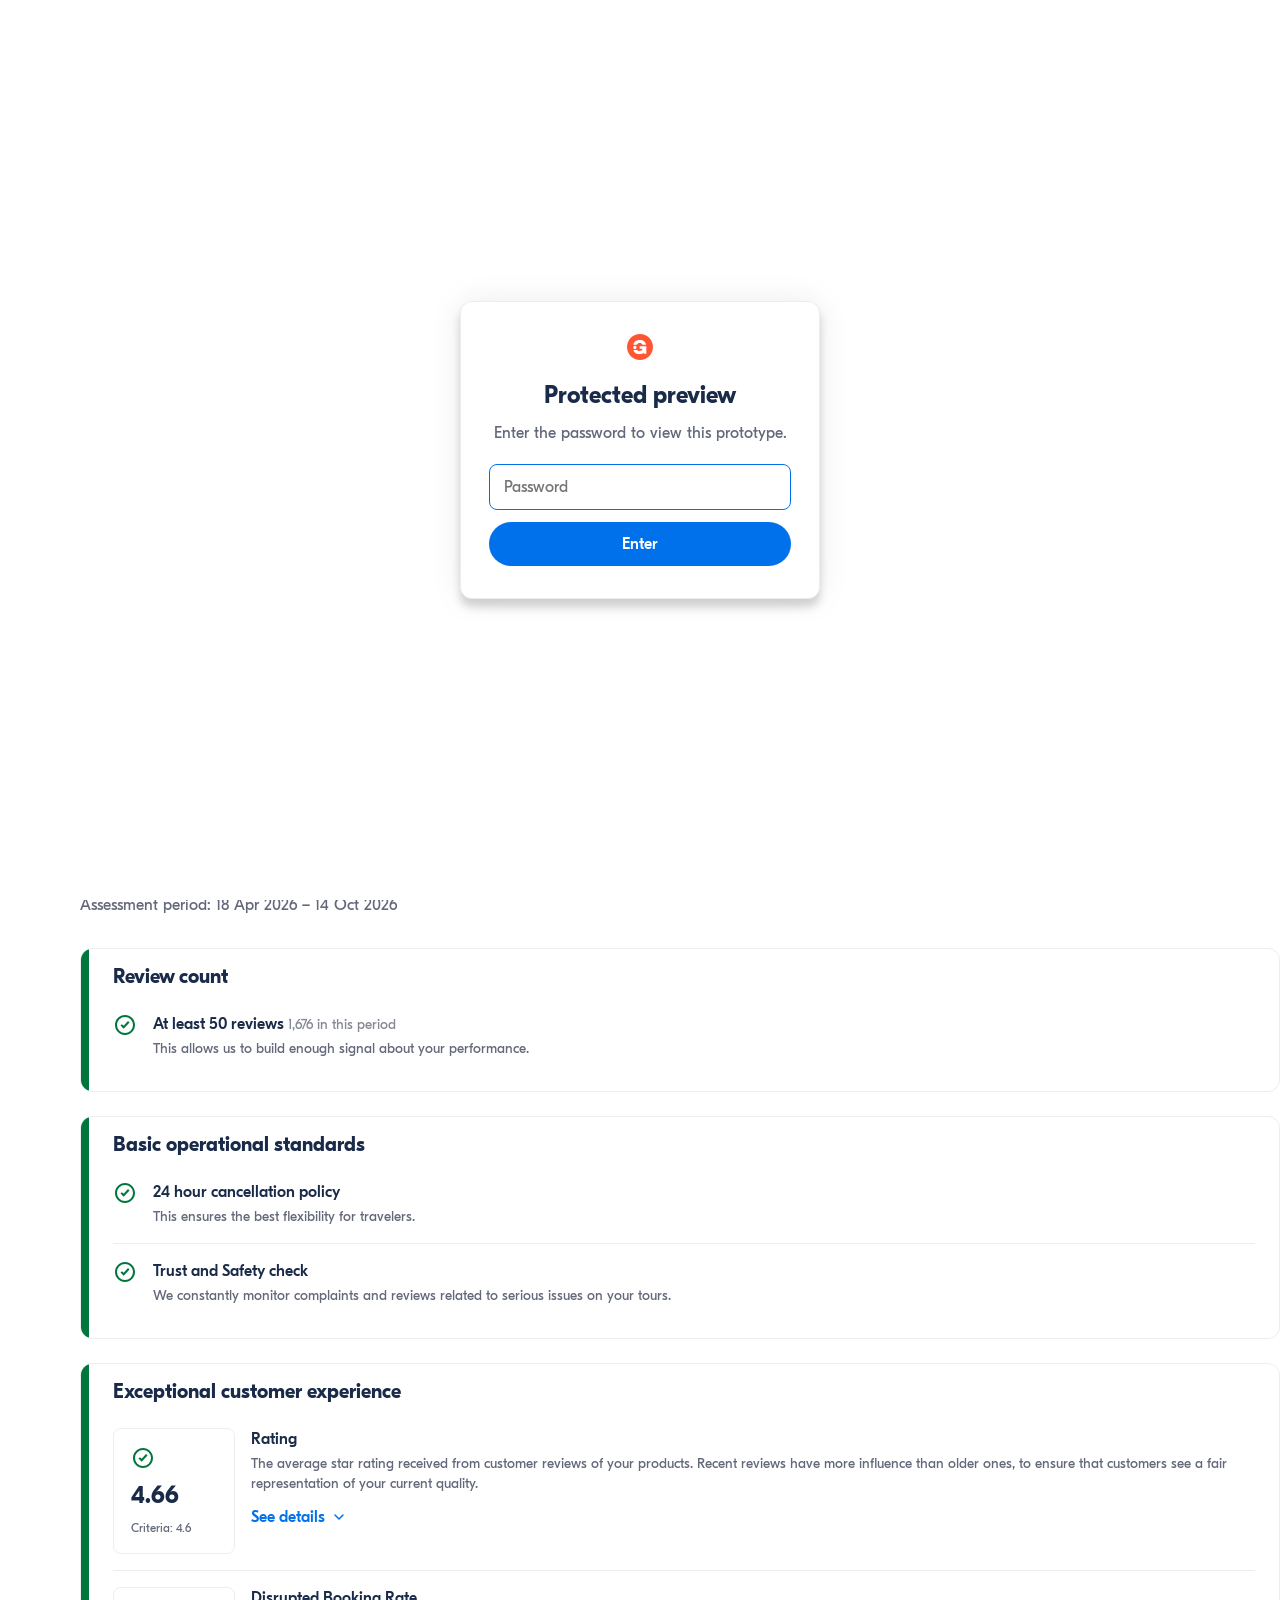
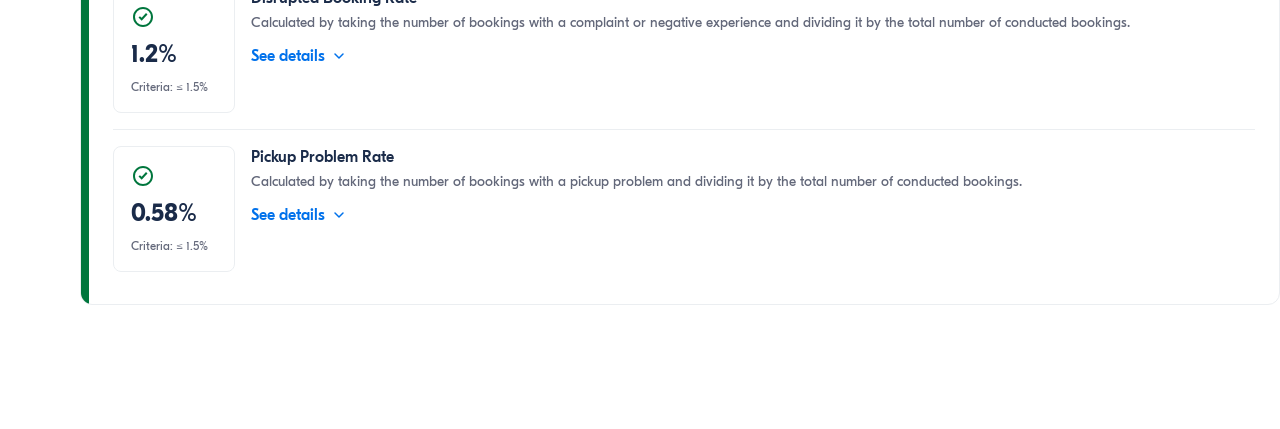
==== index.html @ e9b3b8e9 "Add Top Choice criteria page" ====
<!DOCTYPE html>
<html lang="en">
<head>
  <meta charset="UTF-8">
  <meta name="viewport" content="width=device-width, initial-scale=1.0">
  <title>Top Choice — Supplier Portal concept</title>
  <link rel="stylesheet" href="css/tokens.css">
  <link rel="stylesheet" href="css/styles.css">
  <link rel="stylesheet" href="css/criteria.css">
  <link rel="stylesheet" href="css/defect-cards.css">
  <!-- Skip the password gate if already unlocked this session (avoids flash) -->
  <script>try{if(sessionStorage.getItem('sxp-auth')==='1')document.documentElement.className+=' authed';}catch(e){}</script>
</head>
<body>

  <!-- ===================== PASSWORD GATE (cosmetic — see js/auth-gate.js) ===================== -->
  <div id="auth-gate" class="auth-gate">
    <form class="auth-gate__card" id="auth-form">
      <img src="assets/logo-gyg.svg" alt="GetYourGuide" class="auth-gate__logo">
      <h1 class="auth-gate__title">Protected preview</h1>
      <p class="auth-gate__desc">Enter the password to view this prototype.</p>
      <input type="password" id="auth-input" class="auth-gate__input" placeholder="Password" autocomplete="current-password" aria-label="Password">
      <button type="submit" class="auth-gate__btn">Enter</button>
      <p class="auth-gate__error hidden" id="auth-error">Incorrect password. Try again.</p>
    </form>
  </div>

  <!-- ===================== TOP NAV ===================== -->
  <header class="topnav">
    <div style="display:flex;align-items:center;gap:24px;">
      <img src="assets/logo-gyg.svg" alt="GetYourGuide" class="topnav__logo">
    </div>
    <div class="topnav__user">
      <div class="topnav__avatar"></div>
      <div class="topnav__user-info">
        <span class="topnav__name">Marie</span>
        <span class="topnav__company">BusTravel Iceland</span>
      </div>
      <svg class="topnav__chevron" width="16" height="16" viewBox="0 0 16 16" fill="none">
        <path d="M4 6l4 4 4-4" stroke="#858995" stroke-width="1.5" stroke-linecap="round" stroke-linejoin="round"/>
      </svg>
    </div>
  </header>

  <!-- ===================== SIDEBAR ===================== -->
  <aside class="sidebar">
    <button class="sidebar__item" aria-label="Products">
      <svg width="16" height="16" viewBox="0 0 16 16" fill="none">
        <path d="M2 2h5v5H2zM9 2h5v5H9zM2 9h5v5H2zM9 9h5v5H9z" stroke="currentColor" stroke-width="1.3" stroke-linejoin="round"/>
      </svg>
    </button>
    <button class="sidebar__item" aria-label="Create">
      <svg width="16" height="16" viewBox="0 0 16 16" fill="none">
        <rect x="2" y="2" width="12" height="12" rx="1.5" stroke="currentColor" stroke-width="1.3"/>
        <path d="M8 5v6M5 8h6" stroke="currentColor" stroke-width="1.3" stroke-linecap="round"/>
      </svg>
    </button>
    <button class="sidebar__item" aria-label="Manage">
      <svg width="16" height="16" viewBox="0 0 16 16" fill="none">
        <path d="M2 4h12M2 8h12M2 12h12" stroke="currentColor" stroke-width="1.3" stroke-linecap="round"/>
      </svg>
    </button>
    <button class="sidebar__item" aria-label="Bookings">
      <svg width="16" height="16" viewBox="0 0 16 16" fill="none">
        <rect x="2" y="3" width="12" height="11" rx="1.5" stroke="currentColor" stroke-width="1.3"/>
        <path d="M5 2v2M11 2v2M2 7h12" stroke="currentColor" stroke-width="1.3" stroke-linecap="round"/>
      </svg>
    </button>
    <button class="sidebar__item sidebar__item--active" aria-label="Performance">
      <svg width="16" height="16" viewBox="0 0 16 16" fill="none">
        <rect x="2" y="9" width="3" height="5" rx="1" fill="currentColor"/>
        <rect x="6.5" y="6" width="3" height="8" rx="1" fill="currentColor"/>
        <rect x="11" y="3" width="3" height="11" rx="1" fill="currentColor"/>
        <circle cx="13" cy="2.5" r="1.5" stroke="currentColor" stroke-width="1.1"/>
        <path d="M3.5 8.5l3.5-3 3 1.5" stroke="currentColor" stroke-width="1.1" stroke-linecap="round" stroke-linejoin="round"/>
      </svg>
    </button>
    <button class="sidebar__item" aria-label="Finance">
      <svg width="16" height="16" viewBox="0 0 16 16" fill="none">
        <path d="M8 2v12M5 5.5C5 4.12 6.34 3 8 3s3 1.12 3 2.5c0 1.37-1.34 2.5-3 2.5s-3 1.13-3 2.5C5 11.88 6.34 13 8 13s3-1.12 3-2.5" stroke="currentColor" stroke-width="1.3" stroke-linecap="round"/>
      </svg>
    </button>
    <div class="sidebar__spacer"></div>
    <button class="sidebar__item" aria-label="Settings">
      <svg width="16" height="16" viewBox="0 0 16 16" fill="none">
        <path d="M8 10a2 2 0 100-4 2 2 0 000 4z" stroke="currentColor" stroke-width="1.3"/>
        <path d="M13.2 6.4l-.8-1.3-1.5.5a4.6 4.6 0 00-1-.6L9.6 3.5h-1.6L7.7 5a4.6 4.6 0 00-1 .6l-1.5-.5-.8 1.3 1.1 1a5 5 0 000 1.2l-1.1 1 .8 1.3 1.5-.5c.3.23.64.43 1 .6l.3 1.5h1.6l.3-1.5c.36-.17.7-.37 1-.6l1.5.5.8-1.3-1.1-1a5 5 0 000-1.2l1.1-1z" stroke="currentColor" stroke-width="1.3" stroke-linejoin="round"/>
      </svg>
    </button>
  </aside>

  <!-- ===================== MAIN CONTENT ===================== -->
  <main class="page-main">
    <div class="page-inner">

      <a href="#" class="back-link">
        <svg width="24" height="24" viewBox="0 0 24 24" fill="none">
          <path d="M19 12H5M12 5l-7 7 7 7" stroke="currentColor" stroke-width="1.5" stroke-linecap="round" stroke-linejoin="round"/>
        </svg>
        Back to Performance
      </a>

      <h1 class="page-title" id="activity-title">&nbsp;</h1>

      <nav class="perf-tabs" role="tablist">
        <button class="perf-tab" role="tab" aria-selected="false">Performance overview</button>
        <button class="perf-tab perf-tab--active" role="tab" aria-selected="true">Top Choice</button>
        <button class="perf-tab" role="tab" aria-selected="false">Competitor report</button>
      </nav>

      <!-- ===================== PROMO HEADER ===================== -->
      <section class="tc-promo">
        <h2 class="tc-promo__title">Become a &lsquo;Top Choice&rsquo; on GetYourGuide</h2>
        <!-- TODO(copy): the design says "top 10% of activities". The criteria
             deck puts it at 1.4% of online activities (26% of those with
             enough reviews). Also "Every 3 months we check" — the deck lists
             award cadence as an explicitly undecided question. -->
        <p class="tc-promo__desc">The Top Choice badge celebrates activities on our marketplace that consistently deliver a quality experience for customers. We check regularly whether your activity has met the requirements to be awarded the badge.</p>

        <div class="tc-promo__cards">
          <div class="tc-promo__card">
            <span class="tc-promo__icon">
              <svg width="24" height="24" viewBox="0 0 24 24" fill="currentColor" aria-hidden="true"><path d="m16.5 9.5-5.8 6.2L7.5 12.6l1.45-1.37 1.7 1.6L15 8.1z"/><path fill-rule="evenodd" d="M12 2c5.523 0 10 4.477 10 10s-4.477 10-10 10S2 17.523 2 12 6.477 2 12 2m0 2a8 8 0 1 0 0 16 8 8 0 0 0 0-16" clip-rule="evenodd"/></svg>
            </span>
            <p class="tc-promo__card-title">Get booked with confidence</p>
            <p class="tc-promo__card-desc">The badge puts your commitment to quality front and center for travelers</p>
          </div>
          <div class="tc-promo__card">
            <span class="tc-promo__icon">
              <svg width="24" height="24" viewBox="0 0 24 24" fill="currentColor" aria-hidden="true"><path fill-rule="evenodd" d="M10.5 2a8.5 8.5 0 0 1 6.78 13.63l4.55 4.54-1.42 1.42-4.54-4.55A8.5 8.5 0 1 1 10.5 2m0 2a6.5 6.5 0 1 0 0 13 6.5 6.5 0 0 0 0-13" clip-rule="evenodd"/></svg>
            </span>
            <p class="tc-promo__card-title">Be seen by more customers</p>
            <p class="tc-promo__card-desc">Show up higher in search results and get featured in our emails to travelers</p>
          </div>
          <div class="tc-promo__card">
            <span class="tc-promo__icon">
              <svg width="24" height="24" viewBox="0 0 24 24" fill="currentColor" aria-hidden="true"><path fill-rule="evenodd" d="M18 3v18l-9-4.5V21H5v-4.5H3V6h6zm-2 2.8L9.5 8.3v7.4L16 18.2zM7.5 8H5v6.5h2.5z" clip-rule="evenodd"/></svg>
            </span>
            <p class="tc-promo__card-title">Become the easy choice</p>
            <p class="tc-promo__card-desc">When listings look alike, this badge is what sets you apart from competitors</p>
          </div>
        </div>

        <button class="tc-promo__cta" type="button">
          Learn more
          <svg width="16" height="16" viewBox="0 0 16 16" fill="none" aria-hidden="true">
            <path d="M3 8h10M9 4l4 4-4 4" stroke="currentColor" stroke-width="1.5" stroke-linecap="round" stroke-linejoin="round"/>
          </svg>
        </button>
      </section>

      <!-- ===================== CRITERIA (rendered by js/criteria-render.js) ===================== -->
      <div id="criteria" class="tc-sections-wrap"></div>

      <div style="height:60px;"></div>

    </div><!-- /page-inner -->
  </main>

  <button class="help-btn" aria-label="Help">
    <svg width="18" height="18" viewBox="0 0 18 18" fill="none">
      <circle cx="9" cy="9" r="7.5" stroke="white" stroke-width="1.5"/>
      <path d="M7 7c0-1.1.9-2 2-2s2 .9 2 2c0 1.1-.9 1.7-1.5 2.2S9 10.2 9 11" stroke="white" stroke-width="1.5" stroke-linecap="round"/>
      <circle cx="9" cy="13.5" r=".75" fill="white"/>
    </svg>
    Help
  </button>

  <script src="js/interactions.js"></script>
  <script src="js/criteria-model.js"></script>
  <script src="js/criteria-render.js"></script>
  <script>
    // Swap the file here to render a different activity / failing state.
    fetch("data/activity-21293.json")
      .then((r) => r.json())
      .then((activity) => {
        const model = TopChoice.build(activity);
        document.getElementById("activity-title").textContent = model.activityTitle;
        document.title = model.activityTitle + " — Top Choice";
        TopChoiceRender.render("#criteria", model);
      })
      .catch((err) => {
        document.getElementById("criteria").innerHTML =
          '<p class="section-desc">Could not load activity data: ' + err.message + "</p>";
      });
  </script>
  <script src="js/auth-gate.js"></script>
</body>
</html>
---- css/tokens.css ----
@font-face {
  font-family: "GT Eesti Pro Display";
  src: url("../assets/fonts/GT-Eesti-Pro-Display-Regular.woff2") format("woff2");
  font-weight: 400;
  font-style: normal;
  font-display: swap;
}

@font-face {
  font-family: "GT Eesti Pro Display";
  src: url("../assets/fonts/GT-Eesti-Pro-Display-Medium.woff2") format("woff2");
  font-weight: 500;
  font-style: normal;
  font-display: swap;
}

@font-face {
  font-family: "GT Eesti Pro Display";
  src: url("../assets/fonts/GT-Eesti-Pro-Display-Bold.woff2") format("woff2");
  font-weight: 700;
  font-style: normal;
  font-display: swap;
}

:root {
  --gyg-label-primary: #1a2b49;
  --gyg-label-secondary: #63687a;
  --gyg-label-tertiary: #858995;
  --gyg-label-success: #00763d;
  --gyg-interactive-primary: #0071eb;
  --gyg-on-interactive-primary: #ffffff;
  --gyg-background-primary: #ffffff;
  --gyg-background-secondary: #ebeef1;
  --gyg-background-page: #ffffff;
  --gyg-separator-primary: #ebeef1;
  --gyg-border-non-interactive: #ebeef1;
  --gyg-surface-success-weak: #e8f8ef;
  --gyg-border-success: #b8e6cc;
  --gyg-tag-success-bg: #e8f8ef;
  --gyg-tag-success-text: #00763d;
  --gyg-surface-critical-weak: #ffe8ed;
  --gyg-surface-warning-weak: #ffecc1;
  --gyg-tag-critical-text: #b42318;
  --gyg-overlay: rgba(0, 0, 0, 0.4);
  --gyg-brand: #ff5533;

  --font-family: "GT Eesti Pro Display", -apple-system, BlinkMacSystemFont, "Segoe UI", Roboto, sans-serif;
  --font-label: 400 12px/16px var(--font-family);
  --font-caption: 400 14px/20px var(--font-family);
  --font-caption-strong: 500 14px/20px var(--font-family);
  --font-body: 400 16px/22px var(--font-family);
  --font-body-strong: 500 16px/22px var(--font-family);
  --font-title-4: 500 18px/24px var(--font-family);
  --font-title-3: 700 20px/24px var(--font-family);
  --font-title-2: 700 24px/30px var(--font-family);

  --radius-sm: 4px;
  --radius-md: 6px;
  --radius-lg: 8px;
  --radius-pill: 32px;
  --shadow-popover: 0 2px 4px rgba(0, 0, 0, 0.1), 0 4px 6px rgba(0, 0, 0, 0.06);
  --shadow-modal: 0 0 32px rgba(0, 0, 0, 0.08), 0 8px 8px rgba(0, 0, 0, 0.16);
}

*, *::before, *::after { box-sizing: border-box; }

body {
  margin: 0;
  font: var(--font-body);
  color: var(--gyg-label-primary);
  background: var(--gyg-background-page);
}

button { font: inherit; cursor: pointer; }

a { color: var(--gyg-interactive-primary); text-decoration: none; }

a:hover { text-decoration: underline; }

.sr-only {
  position: absolute;
  width: 1px;
  height: 1px;
  padding: 0;
  margin: -1px;
  overflow: hidden;
  clip: rect(0, 0, 0, 0);
  white-space: nowrap;
  border: 0;
}
---- css/styles.css ----
/* ============================================================
   PORTAL SHELL
   ============================================================ */

html { min-width: 1440px; }

/* Top nav */
.topnav {
  position: fixed;
  top: 0; left: 0; right: 0;
  height: 60px;
  background: var(--gyg-background-primary);
  border-bottom: 1px solid var(--gyg-border-non-interactive);
  display: flex;
  align-items: center;
  justify-content: space-between;
  padding: 0 16px;
  z-index: 100;
}
.topnav__logo { height: 32px; }
.topnav__user {
  display: flex;
  align-items: center;
  gap: 8px;
  padding: 8px;
  border-radius: 8px;
  cursor: pointer;
}
.topnav__avatar {
  width: 24px; height: 24px;
  border-radius: 50%;
  background: linear-gradient(135deg, #c7d2fe, #818cf8);
}
.topnav__user-info { display: flex; flex-direction: column; }
.topnav__name { font: var(--font-caption-strong); color: var(--gyg-label-primary); }
.topnav__company { font: var(--font-label); color: var(--gyg-label-secondary); }
.topnav__chevron { color: var(--gyg-label-tertiary); }

/* Sidebar */
.sidebar {
  position: fixed;
  top: 60px; left: 0;
  width: 56px;
  height: calc(100vh - 60px);
  background: var(--gyg-background-primary);
  border-right: 1px solid var(--gyg-border-non-interactive);
  display: flex;
  flex-direction: column;
  align-items: center;
  padding: 12px 4px;
  gap: 4px;
  z-index: 90;
}
.sidebar__item {
  width: 32px; height: 32px;
  border: none;
  background: none;
  border-radius: 8px;
  display: flex;
  align-items: center;
  justify-content: center;
  color: var(--gyg-label-tertiary);
  cursor: pointer;
  transition: background 0.15s;
}
.sidebar__item:hover { background: var(--gyg-background-secondary); }
.sidebar__item--active {
  background: var(--gyg-background-secondary);
  color: var(--gyg-label-primary);
}
.sidebar__spacer { flex: 1; }

/* ============================================================
   PAGE LAYOUT
   ============================================================ */

.page-main {
  margin-left: 56px;
  margin-top: 60px;
  padding: 24px;
  min-height: calc(100vh - 60px);
  background: var(--gyg-background-page);
}
.page-inner {
  max-width: 1200px;
  display: flex;
  flex-direction: column;
  gap: 40px;
}

/* ============================================================
   PAGE HEADER
   ============================================================ */

.back-link {
  display: inline-flex;
  align-items: center;
  gap: 6px;
  font: var(--font-body);
  color: var(--gyg-interactive-primary);
  margin-bottom: -24px;
}
.back-link:hover { text-decoration: underline; }

.page-title {
  font-size: 36px;
  font-weight: 700;
  line-height: 44px;
  color: var(--gyg-label-primary);
  margin: 0;
}

/* ============================================================
   TABS
   ============================================================ */

.perf-tabs {
  display: flex;
  gap: 32px;
  border-bottom: 2px solid #dcdfe4;
  margin: 16px 0 4px;
}
.perf-tab {
  background: none;
  border: none;
  padding: 12px 2px;
  margin-bottom: -2px;
  font: var(--font-body-strong);
  color: var(--gyg-label-secondary);
  border-bottom: 2px solid transparent;
}
.perf-tab:hover { color: var(--gyg-label-primary); }
.perf-tab--active { color: var(--gyg-interactive-primary); border-bottom-color: var(--gyg-interactive-primary); }

/* ============================================================
   SECTIONS
   ============================================================ */

.page-section { display: flex; flex-direction: column; gap: 20px; }

.section-heading {
  font: var(--font-title-3);
  color: var(--gyg-label-primary);
  margin: 0;
}
.section-desc {
  font: var(--font-body);
  color: var(--gyg-label-secondary);
  margin: 0;
}

/* ============================================================
   CARDS
   ============================================================ */

.card {
  border: 1px solid var(--gyg-border-non-interactive);
  border-radius: 12px;
  padding: 24px;
  background: white;
  display: flex;
  flex-direction: column;
  gap: 16px;
}
.card__title {
  font: var(--font-body-strong);
  color: var(--gyg-label-primary);
  margin: 0;
}
.card__subtitle {
  font: var(--font-body);
  color: var(--gyg-label-secondary);
  margin: 0;
}

/* ============================================================
   FORM CONTROLS
   ============================================================ */

.select-input {
  display: flex;
  align-items: center;
  justify-content: space-between;
  gap: 8px;
  border: 1px solid #6b7280;
  border-radius: 8px;
  padding: 8px 12px;
  min-width: 160px;
  cursor: pointer;
  font: var(--font-body);
  color: var(--gyg-label-secondary);
  background: white;
  box-shadow: 0 1px 1px rgba(18,18,23,0.05);
}
.select-input svg { flex-shrink: 0; }

.toggle-switch {
  width: 48px; height: 28px;
  background: #d1d5db;
  border-radius: 30px;
  position: relative;
  flex-shrink: 0;
  transition: background 0.2s;
}
.toggle-switch.on { background: var(--gyg-interactive-primary); }
.toggle-handle {
  position: absolute;
  top: 4px; left: 4px;
  width: 20px; height: 20px;
  background: white;
  border-radius: 50%;
  transition: left 0.2s;
}
.toggle-switch.on .toggle-handle { left: 24px; }

/* ============================================================
   BUTTONS
   ============================================================ */

.btn-primary {
  background: var(--gyg-interactive-primary);
  color: white;
  border: 2px solid var(--gyg-interactive-primary);
  border-radius: var(--radius-pill);
  padding: 10px 24px;
  font: var(--font-body-strong);
  cursor: pointer;
  white-space: nowrap;
  text-align: center;
  transition: opacity 0.15s;
}
.btn-primary:hover { opacity: 0.88; }

.btn-dismiss {
  border: none;
  background: none;
  cursor: pointer;
  color: var(--gyg-label-tertiary);
  padding: 4px;
  display: flex;
  align-items: center;
  transition: color 0.15s;
}
.btn-dismiss:hover { color: var(--gyg-label-primary); }

/* ============================================================
   CHARTS
   ============================================================ */

.chart-wrapper { width: 100%; overflow: hidden; }
.line-chart { width: 100%; display: block; }

text.chart-axis {
  font-family: var(--font-family);
  font-size: 12px;
  fill: #7c8db5;
}

/* ============================================================
   HELP BUTTON (fixed)
   ============================================================ */

.help-btn {
  position: fixed;
  bottom: 30px; right: 30px;
  background: var(--gyg-label-primary);
  color: white;
  border: none;
  border-radius: var(--radius-pill);
  padding: 11px 20px;
  font: var(--font-body-strong);
  cursor: pointer;
  display: flex;
  align-items: center;
  gap: 8px;
  z-index: 200;
}

/* ============================================================
   UTILITIES
   ============================================================ */

.hidden { display: none !important; }

/* ============================================================
   PASSWORD GATE (cosmetic — see js/auth-gate.js)
   ============================================================ */

.auth-gate {
  position: fixed;
  inset: 0;
  z-index: 1000;
  background: var(--gyg-background-page);
  display: flex;
  align-items: center;
  justify-content: center;
  padding: 24px;
}
.authed .auth-gate { display: none; }
.auth-gate__card {
  width: 100%;
  max-width: 360px;
  display: flex;
  flex-direction: column;
  gap: 12px;
  text-align: center;
  background: #fff;
  border: 1px solid var(--gyg-border-non-interactive);
  border-radius: 12px;
  padding: 32px 28px;
  box-shadow: var(--shadow-modal);
}
.auth-gate__logo { height: 26px; width: auto; margin: 0 auto 8px; }
.auth-gate__title { font: var(--font-title-2); color: var(--gyg-label-primary); margin: 0; }
.auth-gate__desc { font: var(--font-body); color: var(--gyg-label-secondary); margin: 0 0 8px; }
.auth-gate__input {
  font: var(--font-body);
  color: var(--gyg-label-primary);
  padding: 11px 14px;
  border: 1px solid #dcdfe4;
  border-radius: 8px;
  width: 100%;
}
.auth-gate__input:focus { outline: none; border-color: var(--gyg-interactive-primary); }
.auth-gate__btn {
  background: var(--gyg-interactive-primary);
  color: #fff;
  border: none;
  border-radius: var(--radius-pill);
  padding: 11px 22px;
  font: var(--font-body-strong);
}
.auth-gate__btn:hover { opacity: 0.9; }
.auth-gate__error { font: var(--font-caption-strong); color: var(--gyg-tag-critical-text); margin: 4px 0 0; }
---- css/criteria.css ----
/* ============================================================
   TOP CHOICE — promo header, status banner, criteria sections
   ============================================================ */

:root {
  --tc-met: #00763d;
  --tc-met-weak: #e8f8ef;
  --tc-not-met: #b42318;
  --tc-not-met-weak: #ffe8ed;
  --tc-promo-bg: #f2f5f8;
}

/* --- Promo header ------------------------------------------ */

.tc-promo {
  background: var(--tc-promo-bg);
  border-radius: 12px;
  padding: 24px;
  display: flex;
  flex-direction: column;
  gap: 16px;
}
.tc-promo__title { font: var(--font-title-2); color: var(--gyg-label-primary); margin: 0; }
.tc-promo__desc { font: var(--font-caption); color: var(--gyg-label-secondary); margin: 0; max-width: 900px; }

.tc-promo__cards {
  display: grid;
  grid-template-columns: repeat(3, 1fr);
  gap: 16px;
  margin-top: 8px;
}
.tc-promo__card {
  background: var(--gyg-background-primary);
  border: 1px solid var(--gyg-border-non-interactive);
  border-radius: 12px;
  padding: 20px;
  display: flex;
  flex-direction: column;
  gap: 12px;
}
.tc-promo__icon { color: var(--gyg-brand); display: inline-flex; }
.tc-promo__card-title { font: var(--font-body-strong); color: var(--gyg-label-primary); margin: 0; }
.tc-promo__card-desc { font: var(--font-caption); color: var(--gyg-label-secondary); margin: 0; }

.tc-promo__cta {
  align-self: flex-start;
  display: inline-flex;
  align-items: center;
  gap: 8px;
  background: var(--gyg-background-primary);
  border: 1px solid var(--gyg-interactive-primary);
  color: var(--gyg-interactive-primary);
  border-radius: var(--radius-pill);
  padding: 10px 20px;
  font: var(--font-body-strong);
}
.tc-promo__cta:hover { background: #f0f7ff; }

/* --- Status icon -------------------------------------------- */

.tc-status { display: inline-flex; flex-shrink: 0; }
.tc-status--met { color: var(--tc-met); }
.tc-status--not-met { color: var(--tc-not-met); }

/* --- Status banner ------------------------------------------ */

.tc-banner {
  border-radius: 12px;
  padding: 24px;
  display: flex;
  flex-direction: column;
  gap: 12px;
}
.tc-banner--met { background: var(--tc-met-weak); }
.tc-banner--not-met { background: var(--tc-not-met-weak); }
.tc-banner__head { display: flex; align-items: center; gap: 12px; }
.tc-banner__title { font: var(--font-title-4); font-weight: 700; color: var(--gyg-label-primary); margin: 0; }
.tc-banner__desc { font: var(--font-caption); color: var(--gyg-label-secondary); margin: 0; }

/* --- Section ------------------------------------------------ */

.tc-sections-wrap { display: flex; flex-direction: column; gap: 32px; }
.tc-heading { display: flex; flex-direction: column; gap: 8px; }
.tc-sections { display: flex; flex-direction: column; gap: 24px; }

.tc-section {
  position: relative;
  border: 1px solid var(--gyg-border-non-interactive);
  border-radius: 12px;
  overflow: hidden;
  background: var(--gyg-background-primary);
}
/* Left rail — green while every row passes, red as soon as one fails. */
.tc-section::before {
  content: "";
  position: absolute;
  top: 0; left: 0; bottom: 0;
  width: 8px;
}
.tc-section--met::before { background: var(--tc-met); }
.tc-section--not-met::before { background: var(--tc-not-met); }

.tc-section__head { padding: 16px 24px 0 32px; }
.tc-section__title { font: var(--font-title-3); color: var(--gyg-label-primary); margin: 0; }
.tc-section__rows { padding: 8px 24px 16px 32px; }

/* --- Row ---------------------------------------------------- */

.tc-row {
  display: flex;
  gap: 16px;
  padding: 16px 0;
  border-top: 1px solid var(--gyg-separator-primary);
}
.tc-section__rows > .tc-row:first-child { border-top: none; }
.tc-row__body { flex: 1; display: flex; flex-direction: column; gap: 4px; min-width: 0; }
.tc-row__label { font: var(--font-body-strong); color: var(--gyg-label-primary); margin: 0; }
.tc-row__desc { font: var(--font-caption); color: var(--gyg-label-secondary); margin: 0; }
.tc-row__count { font: var(--font-caption); color: var(--gyg-label-tertiary); font-weight: 400; }
.tc-row__help {
  font: var(--font-caption);
  color: var(--tc-not-met);
  margin: 4px 0 0;
}

/* --- Metric row --------------------------------------------- */

.tc-row--metric { align-items: flex-start; }
.tc-metric {
  width: 122px;
  flex-shrink: 0;
  border: 1px solid var(--gyg-border-non-interactive);
  border-radius: 8px;
  padding: 17px;
  display: flex;
  flex-direction: column;
  gap: 10px;
}
.tc-metric__value { font: var(--font-title-2); color: var(--gyg-label-primary); margin: 0; }
.tc-metric__bar { font: var(--font-label); color: var(--gyg-label-secondary); margin: 0; }

.tc-details {
  align-self: flex-start;
  margin-top: 8px;
  display: inline-flex;
  align-items: center;
  gap: 6px;
  background: none;
  border: none;
  padding: 0;
  font: var(--font-body-strong);
  color: var(--gyg-interactive-primary);
}
.tc-details:hover { text-decoration: underline; }
.tc-details svg { transition: transform 0.15s; }
.tc-details.open svg { transform: rotate(180deg); }

.tc-details__panel {
  margin-top: 12px;
  border: 1px dashed var(--gyg-border-non-interactive);
  border-radius: 8px;
  padding: 24px;
}
.tc-details__placeholder {
  font: var(--font-caption);
  color: var(--gyg-label-tertiary);
  margin: 0;
  text-align: center;
}
---- css/defect-cards.css ----
/* ============================================================
   DEFECT CARDS — portable styles (GYG design)
   Self-contained: bundles the GYG design tokens the cards use.
   If the host page already defines these --gyg-* / --font-* / --radius-*
   variables, the values here are identical and harmless.

   Fonts: these tokens reference "GT Eesti Pro Display". If the host page
   ships the GYG webfont, cards match exactly; otherwise they fall back to
   the system sans-serif stack below.
   ============================================================ */
:root {
  --gyg-label-primary: #1a2b49;
  --gyg-label-secondary: #63687a;
  --gyg-interactive-primary: #0071eb;
  --gyg-background-secondary: #ebeef1;
  --gyg-separator-primary: #ebeef1;
  --gyg-border-non-interactive: #ebeef1;

  --font-family: "GT Eesti Pro Display", -apple-system, BlinkMacSystemFont, "Segoe UI", Roboto, sans-serif;
  --font-caption: 400 14px/20px var(--font-family);
  --font-body: 400 16px/22px var(--font-family);
  --font-body-strong: 500 16px/22px var(--font-family);
  --font-title-4: 500 18px/24px var(--font-family);
  --font-title-3: 700 20px/24px var(--font-family);

  --radius-lg: 8px;
  --radius-pill: 32px;
}

/* Box sizing for the card subtree (safe if the host already sets this) */
.defect-cards, .defect-cards *, .defect-cards *::before, .defect-cards *::after { box-sizing: border-box; }

/* Shared button used by the Recommended Action + CTA row */
.defect-cards .btn-primary {
  background: var(--gyg-interactive-primary);
  color: #fff;
  border: 2px solid var(--gyg-interactive-primary);
  border-radius: var(--radius-pill);
  padding: 10px 24px;
  font: var(--font-body-strong);
  cursor: pointer;
  white-space: nowrap;
  text-align: center;
  transition: opacity 0.15s;
}
.defect-cards .btn-primary:hover { opacity: 0.88; }

/* ---- Cards ---- */
.defect-cards { display: flex; flex-direction: column; gap: 12px; }
.defect-cards__empty {
  background: #fff;
  border: 1px solid var(--gyg-border-non-interactive);
  border-radius: 12px;
  padding: 32px 24px;
  font: var(--font-body);
  color: var(--gyg-label-secondary);
  text-align: center;
}

.category-card {
  background: #fff;
  border: 1px solid var(--gyg-border-non-interactive);
  border-radius: 12px;
  overflow: hidden;
}

/* Body layout: [ left: title + defect rail ] | [ right: chevron + content ] */
.category-card__body {
  display: grid;
  grid-template-columns: minmax(280px, 360px) 1fr;
  gap: 32px;
  padding: 24px;
}

/* LEFT column */
.cc-left {
  display: flex;
  flex-direction: column;
  gap: 20px;
  border-right: 1px solid var(--gyg-separator-primary);
  padding-right: 28px;
}
.cc-left__head {
  display: flex;
  align-items: center;
  gap: 12px;
  background: none;
  border: none;
  text-align: left;
  padding: 0;
  cursor: pointer;
  color: var(--gyg-label-primary);
}
.cc-icon { display: inline-flex; color: var(--gyg-label-primary); flex-shrink: 0; }
.cc-title { font: var(--font-title-3); color: var(--gyg-label-primary); }

/* Defect selector rail */
.defect-nav { display: flex; flex-direction: column; gap: 4px; }
.defect-nav-item {
  display: flex;
  flex-direction: column;
  gap: 4px;
  width: 100%;
  text-align: left;
  padding: 12px 14px;
  background: transparent;
  border: none;
  border-radius: var(--radius-lg);
  cursor: pointer;
  transition: background 0.15s ease;
}
.defect-nav-item:hover { background: var(--gyg-background-secondary); }
.defect-nav-item.is-active { background: #e1f0ff; }
.defect-nav-item__title { font: var(--font-body-strong); color: var(--gyg-label-primary); }
.defect-nav-item.is-active .defect-nav-item__title { color: var(--gyg-interactive-primary); }
.defect-nav-item__desc { font: var(--font-caption); color: var(--gyg-label-secondary); }

/* RIGHT column */
.cc-right { position: relative; min-width: 0; }
.cc-collapse {
  position: absolute;
  top: 0; right: 0;
  background: none;
  border: none;
  cursor: pointer;
  color: var(--gyg-label-primary);
  padding: 0;
  display: inline-flex;
}
.category-card__chevron { transition: transform 0.2s ease; }
.category-card.is-collapsed .category-card__chevron { transform: rotate(180deg); }
.cc-content { display: flex; flex-direction: column; gap: 24px; padding-right: 40px; }

/* Collapsed: keep only the title (left) and chevron (right) on one row */
.category-card.is-collapsed .defect-nav,
.category-card.is-collapsed .cc-content { display: none; }
.category-card.is-collapsed .cc-left { border-right: none; padding-right: 0; gap: 0; }

/* Content row: "What you can do" + optional "FAQ resources" */
.dp-top { display: flex; gap: 48px; align-items: flex-start; }
.dp-advice { flex: 1 1 auto; min-width: 0; }
.dp-faq { flex: 0 0 300px; }
.dp-heading { font: var(--font-title-4); color: var(--gyg-label-primary); margin: 0 0 16px; }

.wycd-list { margin: 0; padding-left: 20px; display: flex; flex-direction: column; gap: 10px; }
.wycd-list li { font: var(--font-body); color: var(--gyg-label-primary); }
.dp-empty { font: var(--font-body); color: var(--gyg-label-secondary); margin: 0; }

.faq-list { list-style: none; margin: 0; padding: 0; display: flex; flex-direction: column; gap: 16px; }
.faq-list a { font: var(--font-body-strong); color: var(--gyg-interactive-primary); text-decoration: none; }
.faq-list a svg { display: inline-block; vertical-align: -0.25em; margin-left: 4px; }

/* Recommended-action card (bottom) */
.dp-ra { display: flex; flex-direction: column; gap: 12px; }
.dp-ra-card {
  border: 1px solid var(--gyg-border-non-interactive);
  border-radius: 12px;
  padding: 20px 24px;
  display: flex;
  align-items: center;
  justify-content: space-between;
  gap: 24px;
}
.dp-ra-card__main { display: flex; align-items: flex-start; gap: 14px; min-width: 0; }
.dp-ra-card__icon { color: var(--gyg-label-secondary); flex-shrink: 0; display: inline-flex; margin-top: 1px; }
.dp-ra-card__title { font: var(--font-body-strong); color: var(--gyg-label-primary); margin: 0; }
.dp-ra-card__desc { font: var(--font-caption); color: var(--gyg-label-secondary); margin: 4px 0 0; max-width: 620px; }
.dp-ra-card__btn { flex-shrink: 0; width: auto; }

/* Bottom CTA button row (only when no RA card) */
.dp-actions { display: flex; gap: 12px; flex-wrap: wrap; }
.btn-secondary {
  background: #fff;
  color: var(--gyg-interactive-primary);
  border: 2px solid var(--gyg-interactive-primary);
  border-radius: var(--radius-pill);
  padding: 8px 22px;
  font: var(--font-body-strong);
  cursor: pointer;
  white-space: nowrap;
  transition: background 0.15s;
}
.btn-secondary:hover { background: #e1f0ff; }
.dp-actions .btn-primary { width: auto; }

/* Responsive: stack the two columns on narrow screens */
@media (max-width: 720px) {
  .category-card__body { grid-template-columns: 1fr; }
  .cc-left { border-right: none; padding-right: 0; border-bottom: 1px solid var(--gyg-separator-primary); padding-bottom: 20px; }
  .cc-content { padding-right: 0; }
  .dp-top { flex-direction: column; gap: 24px; }
  .dp-faq { flex-basis: auto; }
}
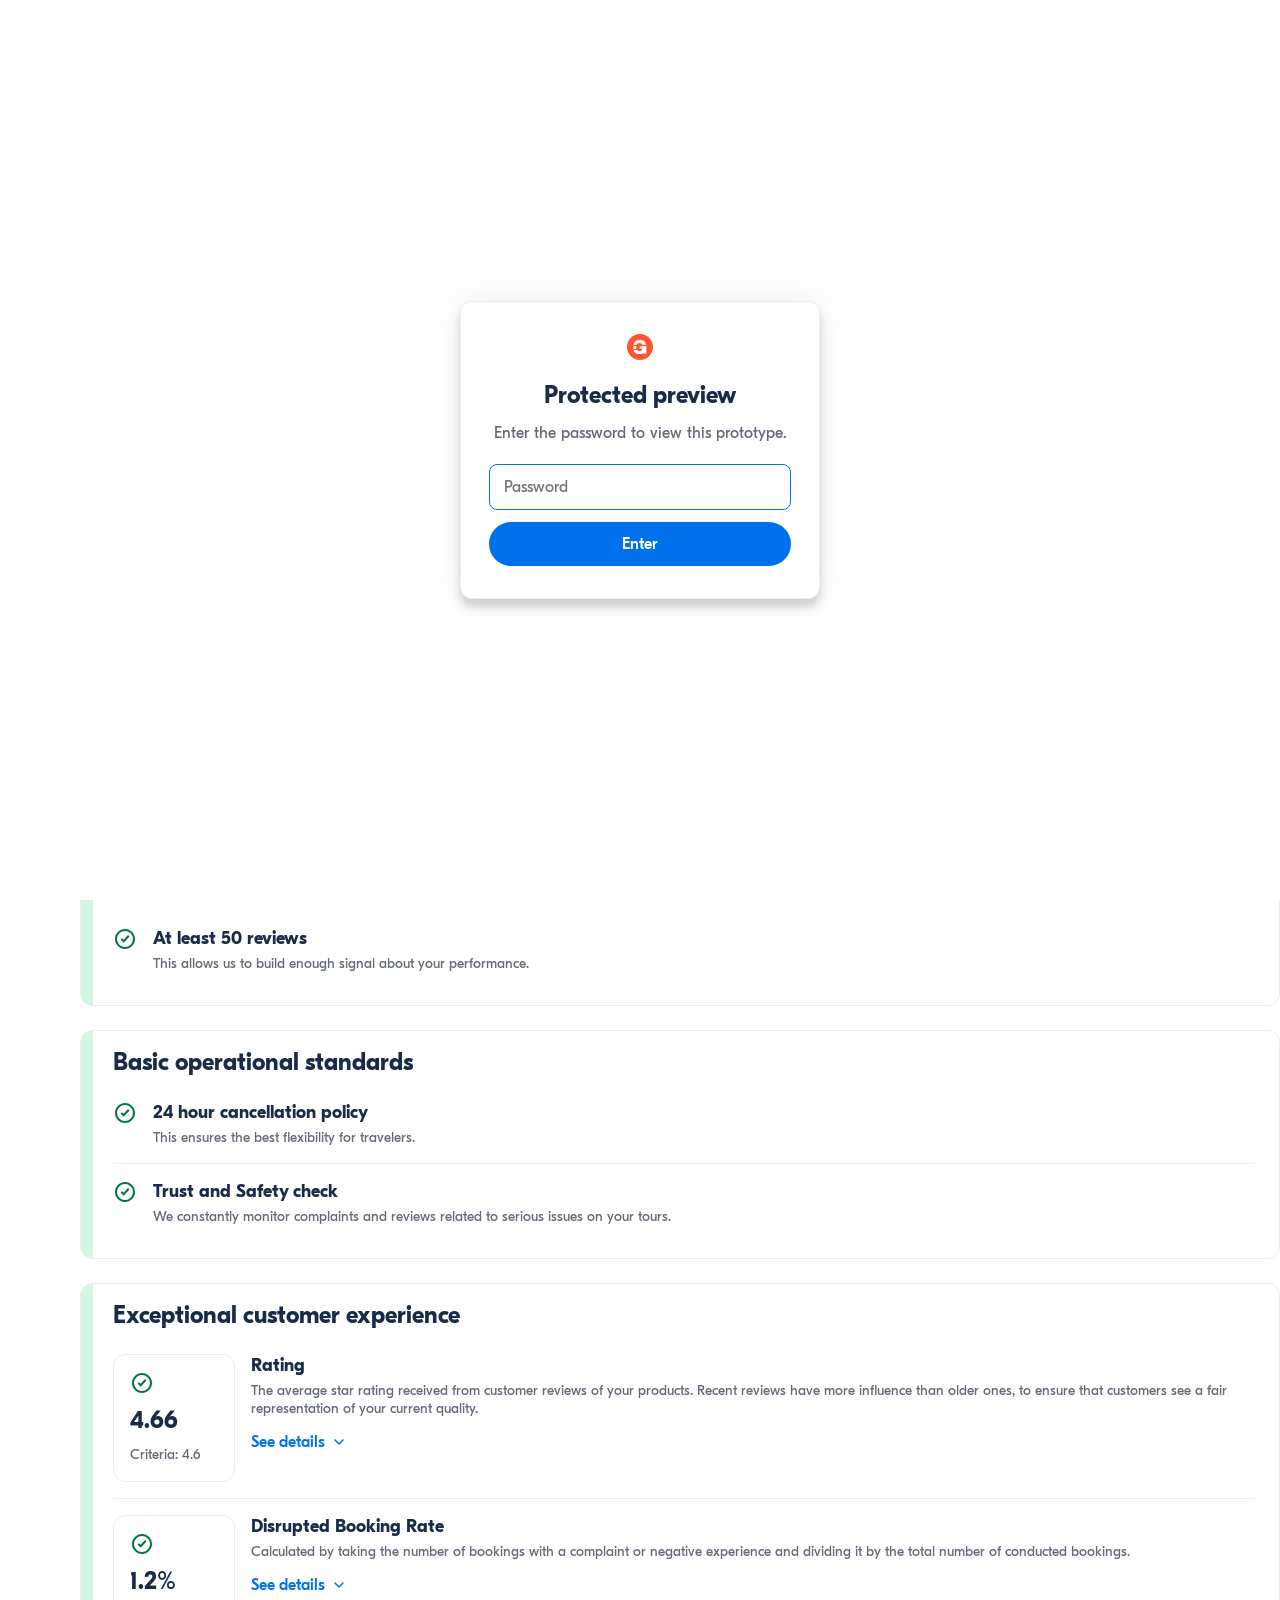
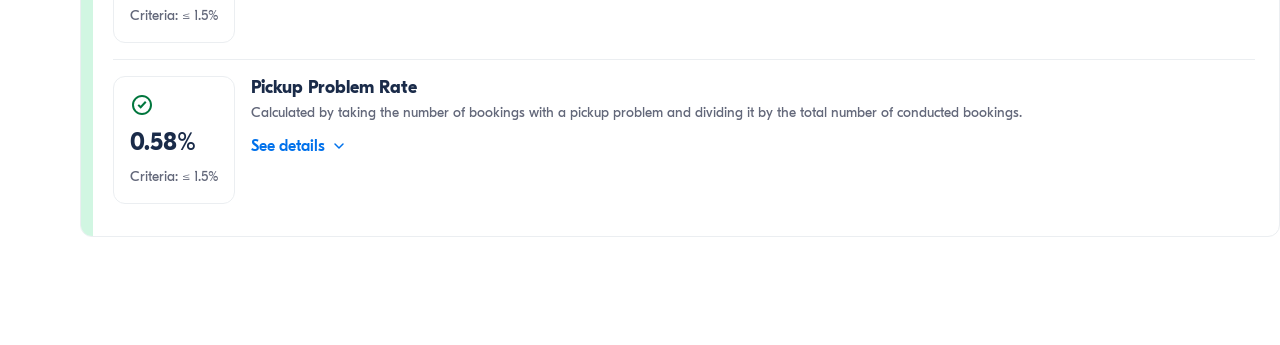
==== commit 3b94affc: "Match design typography and spacing, add activity switcher" ====
--- a/index.html
+++ b/index.html
@@ -30,15 +30,18 @@
     <div style="display:flex;align-items:center;gap:24px;">
       <img src="assets/logo-gyg.svg" alt="GetYourGuide" class="topnav__logo">
     </div>
-    <div class="topnav__user">
+    <!-- Prototype affordance: switches which fixture in data/ the page renders. -->
+    <div class="topnav__user" id="activity-switcher" role="button" tabindex="0"
+         aria-haspopup="listbox" aria-expanded="false" aria-label="Switch activity">
       <div class="topnav__avatar"></div>
       <div class="topnav__user-info">
-        <span class="topnav__name">Marie</span>
-        <span class="topnav__company">BusTravel Iceland</span>
+        <span class="topnav__name" id="switcher-label">&nbsp;</span>
+        <span class="topnav__company" id="switcher-sublabel">&nbsp;</span>
       </div>
       <svg class="topnav__chevron" width="16" height="16" viewBox="0 0 16 16" fill="none">
         <path d="M4 6l4 4 4-4" stroke="#858995" stroke-width="1.5" stroke-linecap="round" stroke-linejoin="round"/>
       </svg>
+      <ul class="switcher-menu" id="switcher-menu" role="listbox" aria-label="Activities" hidden></ul>
     </div>
   </header>
 
@@ -169,20 +172,21 @@
   <script src="js/interactions.js"></script>
   <script src="js/criteria-model.js"></script>
   <script src="js/criteria-render.js"></script>
+  <script src="js/activity-switcher.js"></script>
   <script>
-    // Swap the file here to render a different activity / failing state.
-    fetch("data/activity-21293.json")
-      .then((r) => r.json())
-      .then((activity) => {
+    // The switcher picks the fixture; add new ones in data/activities.json.
+    ActivitySwitcher.init({
+      onSelect(activity) {
         const model = TopChoice.build(activity);
         document.getElementById("activity-title").textContent = model.activityTitle;
         document.title = model.activityTitle + " — Top Choice";
         TopChoiceRender.render("#criteria", model);
-      })
-      .catch((err) => {
+      },
+      onError(err, entry) {
         document.getElementById("criteria").innerHTML =
-          '<p class="section-desc">Could not load activity data: ' + err.message + "</p>";
-      });
+          '<p class="section-desc">Could not load ' + entry.file + ": " + err.message + "</p>";
+      },
+    });
   </script>
   <script src="js/auth-gate.js"></script>
 </body>
--- a/css/tokens.css
+++ b/css/tokens.css
@@ -50,7 +50,10 @@
   --font-caption-strong: 500 14px/20px var(--font-family);
   --font-body: 400 16px/22px var(--font-family);
   --font-body-strong: 500 16px/22px var(--font-family);
+  --font-caption-compact: 400 14px/18px var(--font-family);
   --font-title-4: 500 18px/24px var(--font-family);
+  /* The SXP file's "Title 4" style is Bold, not the Medium of --font-title-4. */
+  --font-title-4-bold: 700 18px/24px var(--font-family);
   --font-title-3: 700 20px/24px var(--font-family);
   --font-title-2: 700 24px/30px var(--font-family);
 
--- a/css/styles.css
+++ b/css/styles.css
@@ -85,7 +85,8 @@
   max-width: 1200px;
   display: flex;
   flex-direction: column;
-  gap: 40px;
+  /* Design spaces the stacked blocks 24px apart (Figma 516:50282). */
+  gap: 24px;
 }
 
 /* ============================================================
@@ -98,7 +99,8 @@
   gap: 6px;
   font: var(--font-body);
   color: var(--gyg-interactive-primary);
-  margin-bottom: -24px;
+  /* Trims the 24px page gap to the design's 16px back-link → title. */
+  margin-bottom: -8px;
 }
 .back-link:hover { text-decoration: underline; }
 
@@ -118,7 +120,9 @@
   display: flex;
   gap: 32px;
   border-bottom: 2px solid #dcdfe4;
-  margin: 16px 0 4px;
+  /* Design sits the tabs 10px under the title and 22px above the content;
+     these trim the 24px page gap down to those. */
+  margin: -14px 0 -2px;
 }
 .perf-tab {
   background: none;
@@ -139,7 +143,7 @@
 .page-section { display: flex; flex-direction: column; gap: 20px; }
 
 .section-heading {
-  font: var(--font-title-3);
+  font: var(--font-title-2);
   color: var(--gyg-label-primary);
   margin: 0;
 }
--- a/css/criteria.css
+++ b/css/criteria.css
@@ -3,9 +3,12 @@
    ============================================================ */
 
 :root {
+  /* Saturated pair is for the status icons only. */
   --tc-met: #00763d;
-  --tc-met-weak: #e8f8ef;
   --tc-not-met: #b42318;
+  /* Weak pair fills the banner and the section rails — gyg/surface/success-weak
+     and critical-weak, per the design (Figma 516:50324, 516:50342). */
+  --tc-met-weak: #d1f6e2;
   --tc-not-met-weak: #ffe8ed;
   --tc-promo-bg: #f2f5f8;
 }
@@ -56,6 +59,41 @@
 }
 .tc-promo__cta:hover { background: #f0f7ff; }
 
+/* --- Activity switcher (top-right) -------------------------- */
+
+#activity-switcher { position: relative; outline: none; }
+#activity-switcher:hover { background: var(--gyg-background-secondary); }
+#activity-switcher:focus-visible { box-shadow: 0 0 0 2px var(--gyg-interactive-primary); }
+
+.switcher-menu {
+  position: absolute;
+  top: calc(100% + 4px);
+  right: 0;
+  min-width: 260px;
+  margin: 0;
+  padding: 4px;
+  list-style: none;
+  background: var(--gyg-background-primary);
+  border: 1px solid var(--gyg-border-non-interactive);
+  border-radius: 12px;
+  box-shadow: var(--shadow-popover);
+  z-index: 300;
+}
+.switcher-menu__item {
+  display: flex;
+  flex-direction: column;
+  gap: 2px;
+  padding: 10px 12px;
+  border-radius: 8px;
+  cursor: pointer;
+  outline: none;
+}
+.switcher-menu__item:hover,
+.switcher-menu__item:focus-visible { background: var(--gyg-background-secondary); }
+.switcher-menu__item[aria-selected="true"] { background: #f0f7ff; }
+.switcher-menu__label { font: var(--font-caption-strong); color: var(--gyg-label-primary); }
+.switcher-menu__sub { font: var(--font-label); color: var(--gyg-label-secondary); }
+
 /* --- Status icon -------------------------------------------- */
 
 .tc-status { display: inline-flex; flex-shrink: 0; }
@@ -74,12 +112,12 @@
 .tc-banner--met { background: var(--tc-met-weak); }
 .tc-banner--not-met { background: var(--tc-not-met-weak); }
 .tc-banner__head { display: flex; align-items: center; gap: 12px; }
-.tc-banner__title { font: var(--font-title-4); font-weight: 700; color: var(--gyg-label-primary); margin: 0; }
-.tc-banner__desc { font: var(--font-caption); color: var(--gyg-label-secondary); margin: 0; }
+.tc-banner__title { font: var(--font-title-3); color: var(--gyg-label-primary); margin: 0; }
+.tc-banner__desc { font: var(--font-body); color: var(--gyg-label-primary); margin: 0; }
 
 /* --- Section ------------------------------------------------ */
 
-.tc-sections-wrap { display: flex; flex-direction: column; gap: 32px; }
+.tc-sections-wrap { display: flex; flex-direction: column; gap: 24px; }
 .tc-heading { display: flex; flex-direction: column; gap: 8px; }
 .tc-sections { display: flex; flex-direction: column; gap: 24px; }
 
@@ -90,18 +128,19 @@
   overflow: hidden;
   background: var(--gyg-background-primary);
 }
-/* Left rail — green while every row passes, red as soon as one fails. */
+/* Left rail — green while every row passes, red as soon as one fails.
+   Design clips a 24px rect to ~11px inside the card's left edge. */
 .tc-section::before {
   content: "";
   position: absolute;
   top: 0; left: 0; bottom: 0;
-  width: 8px;
-}
-.tc-section--met::before { background: var(--tc-met); }
-.tc-section--not-met::before { background: var(--tc-not-met); }
+  width: 12px;
+}
+.tc-section--met::before { background: var(--tc-met-weak); }
+.tc-section--not-met::before { background: var(--tc-not-met-weak); }
 
 .tc-section__head { padding: 16px 24px 0 32px; }
-.tc-section__title { font: var(--font-title-3); color: var(--gyg-label-primary); margin: 0; }
+.tc-section__title { font: var(--font-title-2); color: var(--gyg-label-primary); margin: 0; }
 .tc-section__rows { padding: 8px 24px 16px 32px; }
 
 /* --- Row ---------------------------------------------------- */
@@ -114,11 +153,10 @@
 }
 .tc-section__rows > .tc-row:first-child { border-top: none; }
 .tc-row__body { flex: 1; display: flex; flex-direction: column; gap: 4px; min-width: 0; }
-.tc-row__label { font: var(--font-body-strong); color: var(--gyg-label-primary); margin: 0; }
-.tc-row__desc { font: var(--font-caption); color: var(--gyg-label-secondary); margin: 0; }
-.tc-row__count { font: var(--font-caption); color: var(--gyg-label-tertiary); font-weight: 400; }
+.tc-row__label { font: var(--font-title-4-bold); color: var(--gyg-label-primary); margin: 0; }
+.tc-row__desc { font: var(--font-caption-compact); color: var(--gyg-label-secondary); margin: 0; }
 .tc-row__help {
-  font: var(--font-caption);
+  font: var(--font-caption-compact);
   color: var(--tc-not-met);
   margin: 4px 0 0;
 }
@@ -130,14 +168,16 @@
   width: 122px;
   flex-shrink: 0;
   border: 1px solid var(--gyg-border-non-interactive);
-  border-radius: 8px;
-  padding: 17px;
+  border-radius: 12px;
+  padding: 16px;
   display: flex;
   flex-direction: column;
   gap: 10px;
 }
 .tc-metric__value { font: var(--font-title-2); color: var(--gyg-label-primary); margin: 0; }
-.tc-metric__bar { font: var(--font-label); color: var(--gyg-label-secondary); margin: 0; }
+/* Figma marks this node whitespace-nowrap; at 14px "Criteria: ≤ 1.5%" is a
+   few px wider than the 122px tile's inner width, so let it run rather than wrap. */
+.tc-metric__bar { font: var(--font-caption); color: var(--gyg-label-secondary); margin: 0; white-space: nowrap; }
 
 .tc-details {
   align-self: flex-start;
@@ -149,6 +189,7 @@
   border: none;
   padding: 0;
   font: var(--font-body-strong);
+  line-height: 24px;
   color: var(--gyg-interactive-primary);
 }
 .tc-details:hover { text-decoration: underline; }
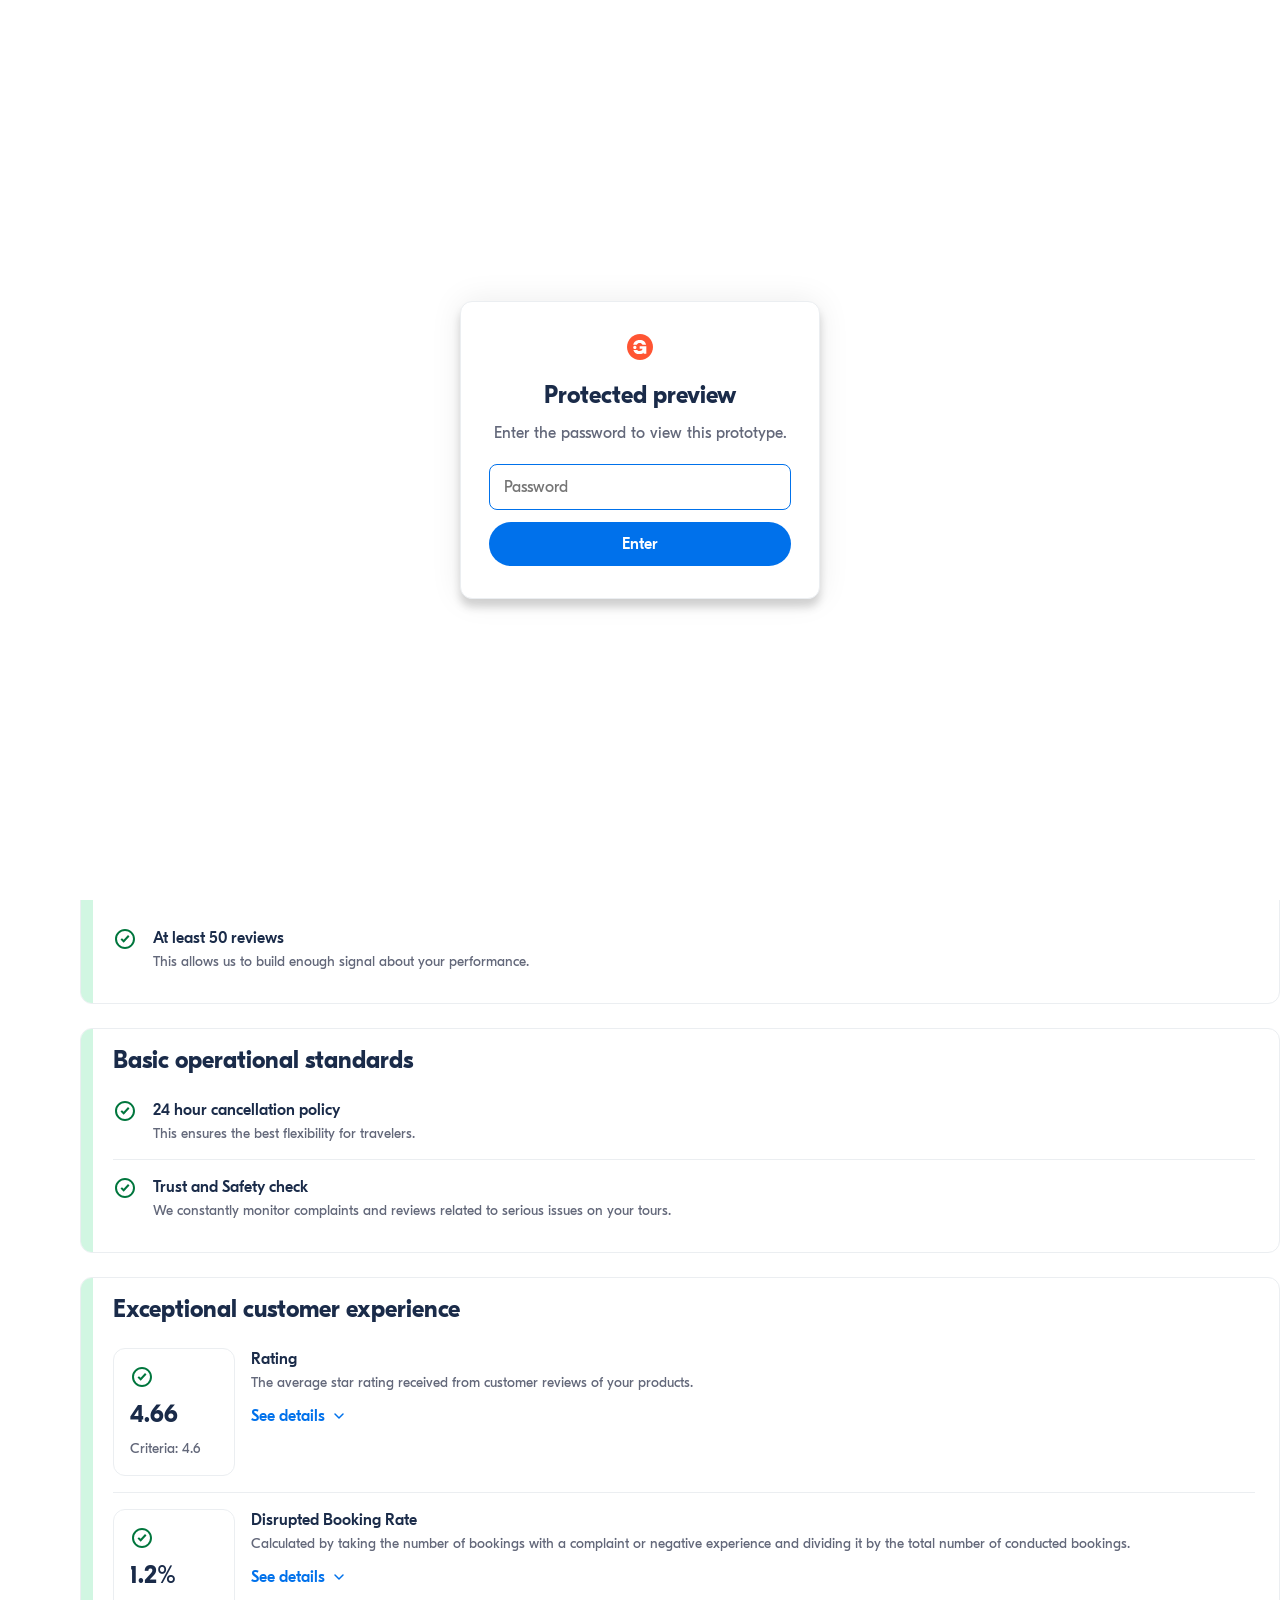
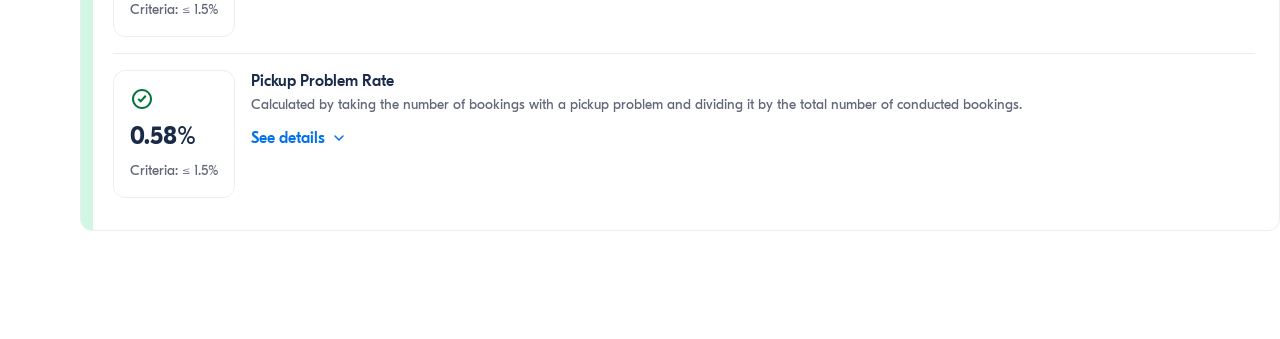
==== commit 56bbf83a: "Use circle-slash for failures, split the two Trust & Safety states Every failed criterion now takes " ====
--- a/index.html
+++ b/index.html
@@ -113,12 +113,13 @@
 
       <!-- ===================== PROMO HEADER ===================== -->
       <section class="tc-promo">
-        <h2 class="tc-promo__title">Become a &lsquo;Top Choice&rsquo; on GetYourGuide</h2>
-        <!-- TODO(copy): the design says "top 10% of activities". The criteria
-             deck puts it at 1.4% of online activities (26% of those with
-             enough reviews). Also "Every 3 months we check" — the deck lists
-             award cadence as an explicitly undecided question. -->
-        <p class="tc-promo__desc">The Top Choice badge celebrates activities on our marketplace that consistently deliver a quality experience for customers. We check regularly whether your activity has met the requirements to be awarded the badge.</p>
+        <h2 class="tc-promo__title">Get recognized as an &lsquo;Excellent experience&rsquo; on GetYourGuide</h2>
+        <!-- TODO(copy): "top 5% of activities" is the design's figure
+             (630:63576). The criteria deck puts it at 1.4% of online
+             activities, or 26% of those with enough reviews — neither is 5%.
+             "Every 3 months" is also still listed in the deck as an
+             explicitly undecided question. -->
+        <p class="tc-promo__desc">The Excellent Experience badge celebrates the top 5% of activities on our marketplace for consistently delivering a quality experience for customers. Every 3 months we check if your activity has met the requirements to be awarded the badge.</p>
 
         <div class="tc-promo__cards">
           <div class="tc-promo__card">
--- a/css/tokens.css
+++ b/css/tokens.css
@@ -52,8 +52,6 @@
   --font-body-strong: 500 16px/22px var(--font-family);
   --font-caption-compact: 400 14px/18px var(--font-family);
   --font-title-4: 500 18px/24px var(--font-family);
-  /* The SXP file's "Title 4" style is Bold, not the Medium of --font-title-4. */
-  --font-title-4-bold: 700 18px/24px var(--font-family);
   --font-title-3: 700 20px/24px var(--font-family);
   --font-title-2: 700 24px/30px var(--font-family);
 
--- a/css/criteria.css
+++ b/css/criteria.css
@@ -10,6 +10,8 @@
      and critical-weak, per the design (Figma 516:50324, 516:50342). */
   --tc-met-weak: #d1f6e2;
   --tc-not-met-weak: #ffe8ed;
+  /* gyg/label/critical — outlines a metric tile whose bar was missed. */
+  --tc-critical-border: #c72a3d;
   --tc-promo-bg: #f2f5f8;
 }
 
@@ -153,13 +155,51 @@
 }
 .tc-section__rows > .tc-row:first-child { border-top: none; }
 .tc-row__body { flex: 1; display: flex; flex-direction: column; gap: 4px; min-width: 0; }
-.tc-row__label { font: var(--font-title-4-bold); color: var(--gyg-label-primary); margin: 0; }
+.tc-row__label { font: var(--font-body-strong); color: var(--gyg-label-primary); margin: 0; }
 .tc-row__desc { font: var(--font-caption-compact); color: var(--gyg-label-secondary); margin: 0; }
 .tc-row__help {
   font: var(--font-caption-compact);
   color: var(--tc-not-met);
   margin: 4px 0 0;
 }
+/* Replaces the description on gates that fail outright. Body size and the
+   primary label colour — not red — so it reads as an explanation, not an
+   error string (Figma 516:51713). */
+.tc-row__fail-desc {
+  font: var(--font-body);
+  color: var(--gyg-label-primary);
+  margin: 0;
+}
+.tc-row__body--replaced { gap: 16px; }
+
+/* --- Confirmed Trust & Safety cases table (516:51482) ------- */
+
+.tc-cases {
+  width: 100%;
+  border: 1px solid var(--gyg-border-non-interactive);
+  border-radius: 12px;
+  border-collapse: collapse;
+  overflow: hidden;
+  table-layout: fixed;
+  background: var(--gyg-background-primary);
+}
+.tc-cases__th,
+.tc-cases__td {
+  text-align: left;
+  padding: 12px 16px;
+  border-bottom: 1px solid #dcdfe4;
+  color: var(--gyg-label-primary);
+  overflow: hidden;
+  text-overflow: ellipsis;
+  white-space: nowrap;
+}
+.tc-cases__th { font: var(--font-body-strong); height: 48px; }
+.tc-cases__td { font: var(--font-body); height: 52px; }
+.tc-cases tbody tr:last-child .tc-cases__td { border-bottom: none; }
+.tc-cases__col--activity { width: 38%; }
+.tc-cases__col--date { width: 17%; }
+.tc-cases__col--case_number { width: 16%; }
+.tc-cases__col--notes { width: 29%; }
 
 /* --- Metric row --------------------------------------------- */
 
@@ -174,6 +214,8 @@
   flex-direction: column;
   gap: 10px;
 }
+/* A missed bar outlines the whole tile in critical (516:51043). */
+.tc-metric--not-met { border-color: var(--tc-critical-border); }
 .tc-metric__value { font: var(--font-title-2); color: var(--gyg-label-primary); margin: 0; }
 /* Figma marks this node whitespace-nowrap; at 14px "Criteria: ≤ 1.5%" is a
    few px wider than the 122px tile's inner width, so let it run rather than wrap. */
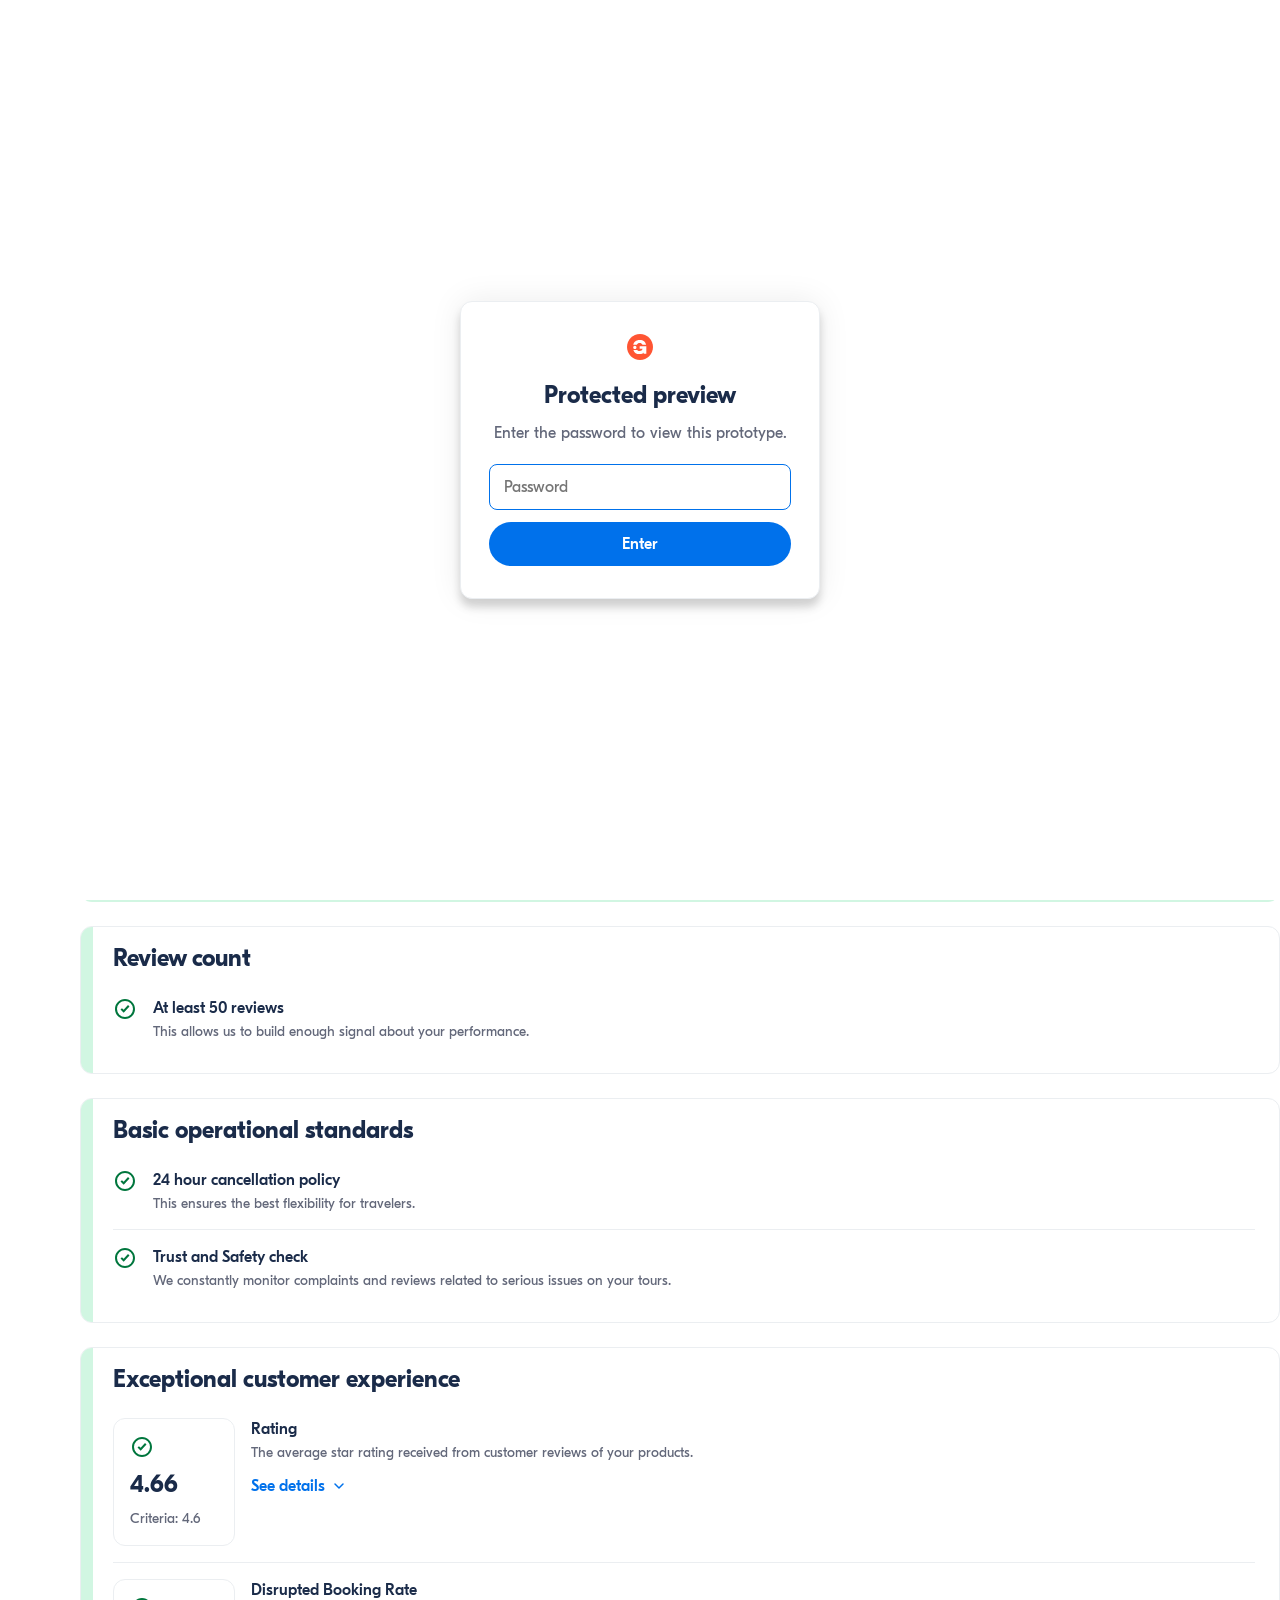
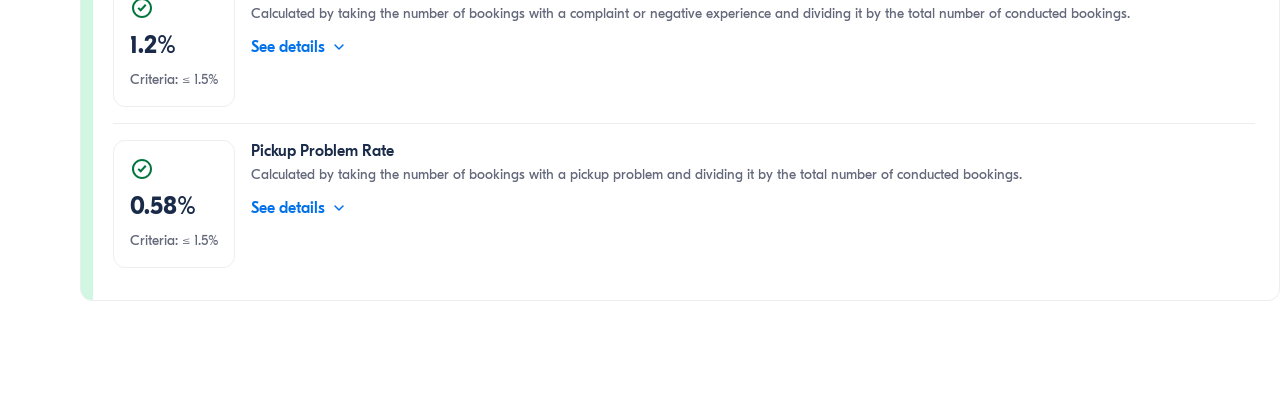
==== commit d86849c7: "Rebuild the promo header; set the badge in GYG Sans Promo header follows 566:53443: badge chip top-r" ====
--- a/index.html
+++ b/index.html
@@ -4,10 +4,13 @@
   <meta charset="UTF-8">
   <meta name="viewport" content="width=device-width, initial-scale=1.0">
   <title>Top Choice — Supplier Portal concept</title>
+  <!-- defect-cards.css carries its own :root token fallbacks so it can run
+       standalone, so it MUST load before tokens.css — otherwise those
+       fallbacks override the page's real tokens. Order matters here. -->
+  <link rel="stylesheet" href="css/defect-cards.css">
   <link rel="stylesheet" href="css/tokens.css">
   <link rel="stylesheet" href="css/styles.css">
   <link rel="stylesheet" href="css/criteria.css">
-  <link rel="stylesheet" href="css/defect-cards.css">
   <!-- Skip the password gate if already unlocked this session (avoids flash) -->
   <script>try{if(sessionStorage.getItem('sxp-auth')==='1')document.documentElement.className+=' authed';}catch(e){}</script>
 </head>
@@ -45,50 +48,33 @@
     </div>
   </header>
 
-  <!-- ===================== SIDEBAR ===================== -->
+  <!-- ===================== SIDEBAR =====================
+       Icons are the Compass SVGs exported from the design (366:10589), not
+       redrawn. Their colours are baked in: #1A2B49 when idle, #0071EB on the
+       active item — so there is no currentColor theming here. -->
   <aside class="sidebar">
-    <button class="sidebar__item" aria-label="Products">
-      <svg width="16" height="16" viewBox="0 0 16 16" fill="none">
-        <path d="M2 2h5v5H2zM9 2h5v5H9zM2 9h5v5H2zM9 9h5v5H9z" stroke="currentColor" stroke-width="1.3" stroke-linejoin="round"/>
-      </svg>
+    <button class="sidebar__item" aria-label="Activities">
+      <img src="assets/icons/monument.svg" alt="" width="16" height="16">
     </button>
     <button class="sidebar__item" aria-label="Create">
-      <svg width="16" height="16" viewBox="0 0 16 16" fill="none">
-        <rect x="2" y="2" width="12" height="12" rx="1.5" stroke="currentColor" stroke-width="1.3"/>
-        <path d="M8 5v6M5 8h6" stroke="currentColor" stroke-width="1.3" stroke-linecap="round"/>
-      </svg>
+      <img src="assets/icons/file-plus.svg" alt="" width="16" height="16">
     </button>
     <button class="sidebar__item" aria-label="Manage">
-      <svg width="16" height="16" viewBox="0 0 16 16" fill="none">
-        <path d="M2 4h12M2 8h12M2 12h12" stroke="currentColor" stroke-width="1.3" stroke-linecap="round"/>
-      </svg>
+      <img src="assets/icons/grid.svg" alt="" width="16" height="16">
     </button>
     <button class="sidebar__item" aria-label="Bookings">
-      <svg width="16" height="16" viewBox="0 0 16 16" fill="none">
-        <rect x="2" y="3" width="12" height="11" rx="1.5" stroke="currentColor" stroke-width="1.3"/>
-        <path d="M5 2v2M11 2v2M2 7h12" stroke="currentColor" stroke-width="1.3" stroke-linecap="round"/>
-      </svg>
+      <img src="assets/icons/calendar.svg" alt="" width="16" height="16">
     </button>
     <button class="sidebar__item sidebar__item--active" aria-label="Performance">
-      <svg width="16" height="16" viewBox="0 0 16 16" fill="none">
-        <rect x="2" y="9" width="3" height="5" rx="1" fill="currentColor"/>
-        <rect x="6.5" y="6" width="3" height="8" rx="1" fill="currentColor"/>
-        <rect x="11" y="3" width="3" height="11" rx="1" fill="currentColor"/>
-        <circle cx="13" cy="2.5" r="1.5" stroke="currentColor" stroke-width="1.1"/>
-        <path d="M3.5 8.5l3.5-3 3 1.5" stroke="currentColor" stroke-width="1.1" stroke-linecap="round" stroke-linejoin="round"/>
-      </svg>
+      <img src="assets/icons/magnifier-bar-chart.svg" alt="" width="16" height="16">
     </button>
     <button class="sidebar__item" aria-label="Finance">
-      <svg width="16" height="16" viewBox="0 0 16 16" fill="none">
-        <path d="M8 2v12M5 5.5C5 4.12 6.34 3 8 3s3 1.12 3 2.5c0 1.37-1.34 2.5-3 2.5s-3 1.13-3 2.5C5 11.88 6.34 13 8 13s3-1.12 3-2.5" stroke="currentColor" stroke-width="1.3" stroke-linecap="round"/>
-      </svg>
+      <img src="assets/icons/currency.svg" alt="" width="16" height="16">
     </button>
     <div class="sidebar__spacer"></div>
-    <button class="sidebar__item" aria-label="Settings">
-      <svg width="16" height="16" viewBox="0 0 16 16" fill="none">
-        <path d="M8 10a2 2 0 100-4 2 2 0 000 4z" stroke="currentColor" stroke-width="1.3"/>
-        <path d="M13.2 6.4l-.8-1.3-1.5.5a4.6 4.6 0 00-1-.6L9.6 3.5h-1.6L7.7 5a4.6 4.6 0 00-1 .6l-1.5-.5-.8 1.3 1.1 1a5 5 0 000 1.2l-1.1 1 .8 1.3 1.5-.5c.3.23.64.43 1 .6l.3 1.5h1.6l.3-1.5c.36-.17.7-.37 1-.6l1.5.5.8-1.3-1.1-1a5 5 0 000-1.2l1.1-1z" stroke="currentColor" stroke-width="1.3" stroke-linejoin="round"/>
-      </svg>
+    <!-- Bottom item is an expand affordance in the design, not Settings. -->
+    <button class="sidebar__item" aria-label="Expand menu">
+      <img src="assets/icons/arrow-right.svg" alt="" width="16" height="16">
     </button>
   </aside>
 
@@ -107,49 +93,62 @@
 
       <nav class="perf-tabs" role="tablist">
         <button class="perf-tab" role="tab" aria-selected="false">Performance overview</button>
-        <button class="perf-tab perf-tab--active" role="tab" aria-selected="true">Top Choice</button>
+        <button class="perf-tab perf-tab--active" role="tab" aria-selected="true">Excellence program</button>
         <button class="perf-tab" role="tab" aria-selected="false">Competitor report</button>
       </nav>
 
       <!-- ===================== PROMO HEADER ===================== -->
       <section class="tc-promo">
-        <h2 class="tc-promo__title">Get recognized as an &lsquo;Excellent experience&rsquo; on GetYourGuide</h2>
-        <!-- TODO(copy): "top 5% of activities" is the design's figure
-             (630:63576). The criteria deck puts it at 1.4% of online
-             activities, or 26% of those with enough reviews — neither is 5%.
-             "Every 3 months" is also still listed in the deck as an
-             explicitly undecided question. -->
-        <p class="tc-promo__desc">The Excellent Experience badge celebrates the top 5% of activities on our marketplace for consistently delivering a quality experience for customers. Every 3 months we check if your activity has met the requirements to be awarded the badge.</p>
+        <div class="tc-promo__head">
+          <div class="tc-promo__intro">
+            <h2 class="tc-promo__title">Get recognized as an &lsquo;Excellent experience&rsquo; on GetYourGuide</h2>
+            <!-- TODO(copy): "top 5% of activities" is the design's figure
+                 (566:53443). The criteria deck puts it at 1.4% of online
+                 activities, or 26% of those with enough reviews — neither is 5%.
+                 "Every 3 months" is also still listed in the deck as an
+                 explicitly undecided question. -->
+            <p class="tc-promo__desc">The &lsquo;Excellent experience&rsquo; badge celebrates the top 5% of activities on our marketplace for consistently delivering a quality experience for customers. Every 3 months we check if your activity has met the requirements to be awarded the badge. This badge replaces both the &lsquo;Originals&rsquo; and &lsquo;Certified&rsquo; badges.</p>
+          </div>
+          <!-- The badge as a traveller would see it. Figma sets this in GYG Sans
+               VF, which the prototype doesn't ship — GT Eesti Bold stands in. -->
+          <span class="tc-promo__badge">
+            <img src="assets/icons/logo-gyg-mark.svg" alt="" width="24" height="24">
+            Excellent experience
+          </span>
+        </div>
 
+        <!-- Compass icons, exported from the design. supply-frontend's
+             README-UI.md requires Compass icons and type even though the
+             portal's components are PrimeVue, so PrimeIcons are not an option
+             here. Fill changed from the design's #FA4F2D to #0071EB; that
+             colour is baked into the files, so a re-export restores the orange. -->
         <div class="tc-promo__cards">
           <div class="tc-promo__card">
-            <span class="tc-promo__icon">
-              <svg width="24" height="24" viewBox="0 0 24 24" fill="currentColor" aria-hidden="true"><path d="m16.5 9.5-5.8 6.2L7.5 12.6l1.45-1.37 1.7 1.6L15 8.1z"/><path fill-rule="evenodd" d="M12 2c5.523 0 10 4.477 10 10s-4.477 10-10 10S2 17.523 2 12 6.477 2 12 2m0 2a8 8 0 1 0 0 16 8 8 0 0 0 0-16" clip-rule="evenodd"/></svg>
-            </span>
-            <p class="tc-promo__card-title">Get booked with confidence</p>
-            <p class="tc-promo__card-desc">The badge puts your commitment to quality front and center for travelers</p>
+            <img class="tc-promo__icon" src="assets/icons/compass-badge.svg" alt="" width="24" height="24">
+            <div class="tc-promo__card-text">
+              <p class="tc-promo__card-title">Get booked with confidence</p>
+              <p class="tc-promo__card-desc">The badge puts your commitment to quality front and center for travelers</p>
+            </div>
           </div>
           <div class="tc-promo__card">
-            <span class="tc-promo__icon">
-              <svg width="24" height="24" viewBox="0 0 24 24" fill="currentColor" aria-hidden="true"><path fill-rule="evenodd" d="M10.5 2a8.5 8.5 0 0 1 6.78 13.63l4.55 4.54-1.42 1.42-4.54-4.55A8.5 8.5 0 1 1 10.5 2m0 2a6.5 6.5 0 1 0 0 13 6.5 6.5 0 0 0 0-13" clip-rule="evenodd"/></svg>
-            </span>
-            <p class="tc-promo__card-title">Be seen by more customers</p>
-            <p class="tc-promo__card-desc">Show up higher in search results and get featured in our emails to travelers</p>
+            <img class="tc-promo__icon" src="assets/icons/compass-magnifier.svg" alt="" width="24" height="24">
+            <div class="tc-promo__card-text">
+              <p class="tc-promo__card-title">Be seen by more customers</p>
+              <p class="tc-promo__card-desc">Show up higher in search results and get featured in our emails to travelers</p>
+            </div>
           </div>
           <div class="tc-promo__card">
-            <span class="tc-promo__icon">
-              <svg width="24" height="24" viewBox="0 0 24 24" fill="currentColor" aria-hidden="true"><path fill-rule="evenodd" d="M18 3v18l-9-4.5V21H5v-4.5H3V6h6zm-2 2.8L9.5 8.3v7.4L16 18.2zM7.5 8H5v6.5h2.5z" clip-rule="evenodd"/></svg>
-            </span>
-            <p class="tc-promo__card-title">Become the easy choice</p>
-            <p class="tc-promo__card-desc">When listings look alike, this badge is what sets you apart from competitors</p>
+            <img class="tc-promo__icon" src="assets/icons/compass-eye.svg" alt="" width="24" height="24">
+            <div class="tc-promo__card-text">
+              <p class="tc-promo__card-title">Become the easy choice</p>
+              <p class="tc-promo__card-desc">When listings look alike, this badge is what sets you apart from competitors</p>
+            </div>
           </div>
         </div>
 
         <button class="tc-promo__cta" type="button">
           Learn more
-          <svg width="16" height="16" viewBox="0 0 16 16" fill="none" aria-hidden="true">
-            <path d="M3 8h10M9 4l4 4-4 4" stroke="currentColor" stroke-width="1.5" stroke-linecap="round" stroke-linejoin="round"/>
-          </svg>
+          <img src="assets/icons/arrow-right-24.svg" alt="" width="24" height="24">
         </button>
       </section>
 
@@ -171,6 +170,8 @@
   </button>
 
   <script src="js/interactions.js"></script>
+  <script src="js/defect-cards.js"></script>
+  <script src="js/trend-chart.js"></script>
   <script src="js/criteria-model.js"></script>
   <script src="js/criteria-render.js"></script>
   <script src="js/activity-switcher.js"></script>
--- a/css/tokens.css
+++ b/css/tokens.css
@@ -18,6 +18,17 @@
   font-family: "GT Eesti Pro Display";
   src: url("../assets/fonts/GT-Eesti-Pro-Display-Bold.woff2") format("woff2");
   font-weight: 700;
+  font-style: normal;
+  font-display: swap;
+}
+
+/* GYG Sans Headline — the brand face, used for the traveller-facing badge.
+   Figma asks for weight 575 of the variable font; these are static cuts, so
+   Semibold (600) is the nearest available. */
+@font-face {
+  font-family: "GYG Sans Headline";
+  src: url("../assets/fonts/GYGSansHeadline-Semibold.woff2") format("woff2");
+  font-weight: 600;
   font-style: normal;
   font-display: swap;
 }
@@ -51,7 +62,10 @@
   --font-body: 400 16px/22px var(--font-family);
   --font-body-strong: 500 16px/22px var(--font-family);
   --font-caption-compact: 400 14px/18px var(--font-family);
-  --font-title-4: 500 18px/24px var(--font-family);
+  /* Weights below match Compass as implemented in supply-frontend
+     (apps/supplier-portal-nuxt/utils/compass.ts). Title 4 is Bold there, not
+     Medium — this token previously said 500. */
+  --font-title-4: 700 18px/24px var(--font-family);
   --font-title-3: 700 20px/24px var(--font-family);
   --font-title-2: 700 24px/30px var(--font-family);
 
--- a/css/styles.css
+++ b/css/styles.css
@@ -59,15 +59,12 @@
   display: flex;
   align-items: center;
   justify-content: center;
-  color: var(--gyg-label-tertiary);
   cursor: pointer;
   transition: background 0.15s;
 }
 .sidebar__item:hover { background: var(--gyg-background-secondary); }
-.sidebar__item--active {
-  background: var(--gyg-background-secondary);
-  color: var(--gyg-label-primary);
-}
+/* Active state is the surface only — the icon carries its own blue. */
+.sidebar__item--active { background: var(--gyg-background-secondary); }
 .sidebar__spacer { flex: 1; }
 
 /* ============================================================
--- a/css/criteria.css
+++ b/css/criteria.css
@@ -12,7 +12,7 @@
   --tc-not-met-weak: #ffe8ed;
   /* gyg/label/critical — outlines a metric tile whose bar was missed. */
   --tc-critical-border: #c72a3d;
-  --tc-promo-bg: #f2f5f8;
+  --tc-promo-bg: #f1f5fa;
 }
 
 /* --- Promo header ------------------------------------------ */
@@ -23,29 +23,66 @@
   padding: 24px;
   display: flex;
   flex-direction: column;
-  gap: 16px;
+  gap: 24px;
+}
+.tc-promo__head {
+  display: flex;
+  align-items: flex-start;
+  justify-content: space-between;
+  gap: 24px;
+}
+.tc-promo__intro {
+  display: flex;
+  flex-direction: column;
+  gap: 12px;
+  max-width: 744px;
 }
 .tc-promo__title { font: var(--font-title-2); color: var(--gyg-label-primary); margin: 0; }
-.tc-promo__desc { font: var(--font-caption); color: var(--gyg-label-secondary); margin: 0; max-width: 900px; }
+.tc-promo__desc { font: var(--font-body); color: var(--gyg-label-primary); margin: 0; }
+
+/* The traveller-facing badge, shown as a chip (672:64648). Figma rotates it a
+   fraction of a degree so it reads as an artefact rather than a UI element.
+   Metrics below are the design's exact values. Set in GYG Sans Headline — the
+   brand face, not the Compass GT Eesti the rest of the page uses. Figma asks
+   for weight 575 of the variable font; we have static cuts, so Semibold (600)
+   is the nearest. */
+.tc-promo__badge {
+  flex-shrink: 0;
+  display: inline-flex;
+  align-items: center;
+  gap: 5.367px;
+  background: var(--gyg-label-primary);
+  color: #fff;
+  border-radius: 5.367px;
+  padding: 0 10.734px;
+  height: 32.202px;
+  font-family: "GYG Sans Headline", var(--font-family);
+  font-size: 18.78px;
+  font-weight: 600;
+  line-height: 1.5;
+  white-space: nowrap;
+  transform: rotate(-0.28deg);
+}
+.tc-promo__badge img { width: 24.117px; height: 24.117px; }
 
 .tc-promo__cards {
   display: grid;
   grid-template-columns: repeat(3, 1fr);
-  gap: 16px;
-  margin-top: 8px;
+  gap: 42px;
 }
 .tc-promo__card {
   background: var(--gyg-background-primary);
   border: 1px solid var(--gyg-border-non-interactive);
-  border-radius: 12px;
-  padding: 20px;
-  display: flex;
-  flex-direction: column;
-  gap: 12px;
-}
-.tc-promo__icon { color: var(--gyg-brand); display: inline-flex; }
-.tc-promo__card-title { font: var(--font-body-strong); color: var(--gyg-label-primary); margin: 0; }
-.tc-promo__card-desc { font: var(--font-caption); color: var(--gyg-label-secondary); margin: 0; }
+  border-radius: 16px;
+  padding: 32px;
+  display: flex;
+  flex-direction: column;
+  gap: 20px;
+}
+.tc-promo__card-text { display: flex; flex-direction: column; gap: 12px; }
+.tc-promo__icon { display: block; }
+.tc-promo__card-title { font: var(--font-title-3); color: var(--gyg-label-primary); margin: 0; }
+.tc-promo__card-desc { font: var(--font-body); color: var(--gyg-label-secondary); margin: 0; }
 
 .tc-promo__cta {
   align-self: flex-start;
@@ -238,12 +275,17 @@
 .tc-details svg { transition: transform 0.15s; }
 .tc-details.open svg { transform: rotate(180deg); }
 
-.tc-details__panel {
-  margin-top: 12px;
-  border: 1px dashed var(--gyg-border-non-interactive);
-  border-radius: 8px;
-  padding: 24px;
-}
+.tc-details__panel { margin-top: 12px; }
+.tc-trend { width: 100%; overflow: hidden; }
+/* Months that missed the bar. The design fills these amber; weak red ties the
+   shading to the same critical surface the rails and banner already use. */
+.trend-band { fill: var(--tc-not-met-weak); }
+.tc-disruptions { margin-top: 24px; }
+/* The defect-cards card is a standalone panel in the DBR portal; here it sits
+   inside an already-bordered row, so drop its own frame. Its category heading
+   becomes the design's "Top disruptions" label, with no category icon. */
+.tc-disruptions .category-card { border: none; border-radius: 0; }
+.tc-disruptions .cc-icon { display: none; }
 .tc-details__placeholder {
   font: var(--font-caption);
   color: var(--gyg-label-tertiary);
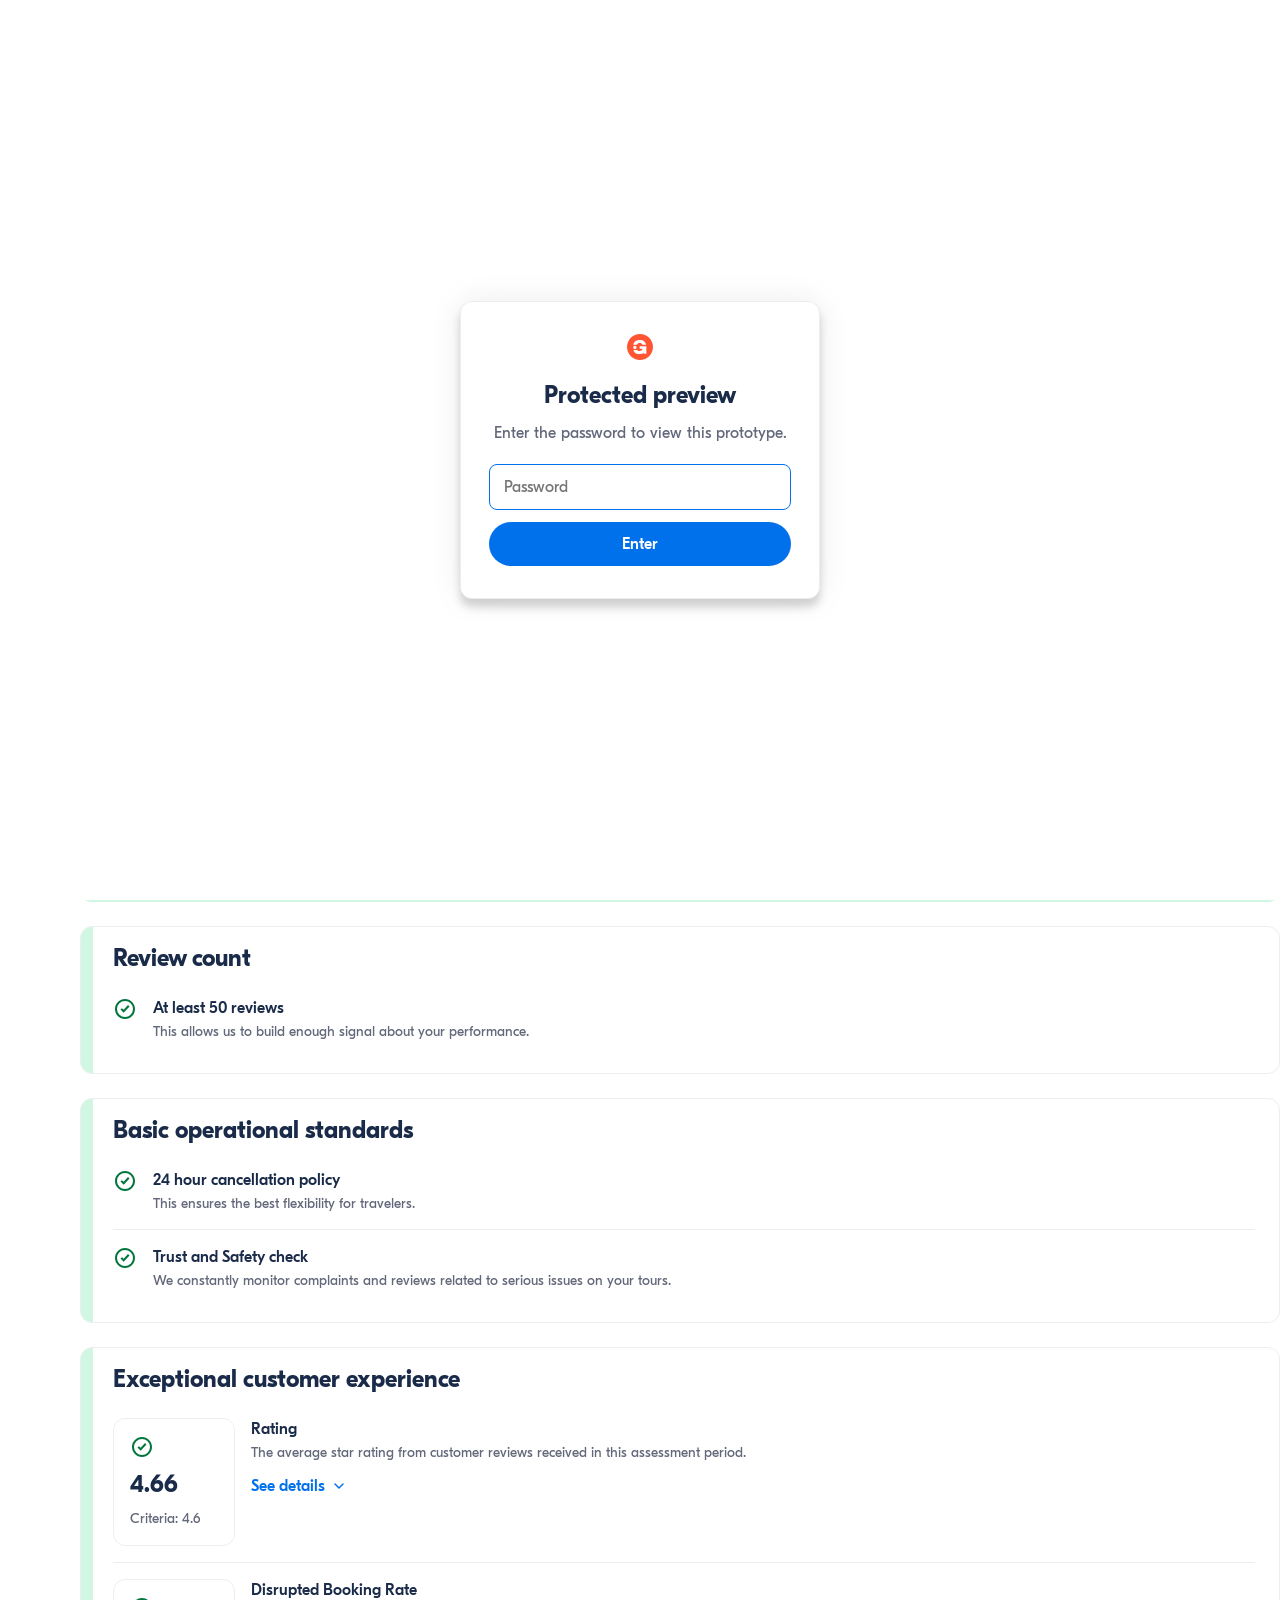
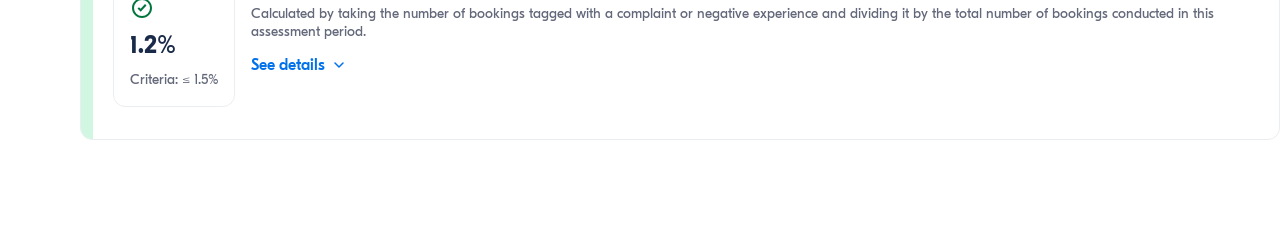
==== commit d7235917: "Add nine real activities and the T&S tag-rate state Nine fixtures from sxp_activity_criteria, export" ====
--- a/index.html
+++ b/index.html
@@ -107,7 +107,7 @@
                  activities, or 26% of those with enough reviews — neither is 5%.
                  "Every 3 months" is also still listed in the deck as an
                  explicitly undecided question. -->
-            <p class="tc-promo__desc">The &lsquo;Excellent experience&rsquo; badge celebrates the top 5% of activities on our marketplace for consistently delivering a quality experience for customers. Every 3 months we check if your activity has met the requirements to be awarded the badge. This badge replaces both the &lsquo;Originals&rsquo; and &lsquo;Certified&rsquo; badges.</p>
+            <p class="tc-promo__desc">The &lsquo;Excellent experience&rsquo; badge celebrates the top 5% of activities on our marketplace for consistently delivering a quality experience for customers. <strong class="tc-promo__emphasis">Every 3 months</strong> we check if your activity has met the requirements to be awarded the badge. This badge replaces both the &lsquo;Originals&rsquo; and &lsquo;Certified&rsquo; badges.</p>
           </div>
           <!-- The badge as a traveller would see it. Figma sets this in GYG Sans
                VF, which the prototype doesn't ship — GT Eesti Bold stands in. -->
--- a/css/criteria.css
+++ b/css/criteria.css
@@ -39,6 +39,9 @@
 }
 .tc-promo__title { font: var(--font-title-2); color: var(--gyg-label-primary); margin: 0; }
 .tc-promo__desc { font: var(--font-body); color: var(--gyg-label-primary); margin: 0; }
+/* Compass has no 700 weight at body size — Body Strong is Medium 500. Setting
+   the token explicitly stops <strong> falling back to the browser's bold. */
+.tc-promo__emphasis { font: var(--font-body-strong); }
 
 /* The traveller-facing badge, shown as a chip (672:64648). Figma rotates it a
    fraction of a degree so it reads as an artefact rather than a UI element.
@@ -233,10 +236,10 @@
 .tc-cases__th { font: var(--font-body-strong); height: 48px; }
 .tc-cases__td { font: var(--font-body); height: 52px; }
 .tc-cases tbody tr:last-child .tc-cases__td { border-bottom: none; }
-.tc-cases__col--activity { width: 38%; }
-.tc-cases__col--date { width: 17%; }
-.tc-cases__col--case_number { width: 16%; }
-.tc-cases__col--notes { width: 29%; }
+.tc-cases__col--activity { width: 44%; }
+.tc-cases__col--confirmed { width: 17%; }
+.tc-cases__col--case_number { width: 19%; }
+.tc-cases__col--excluded_until { width: 20%; }
 
 /* --- Metric row --------------------------------------------- */
 
@@ -286,6 +289,43 @@
    becomes the design's "Top disruptions" label, with no category icon. */
 .tc-disruptions .category-card { border: none; border-radius: 0; }
 .tc-disruptions .cc-icon { display: none; }
+
+/* The Trust & Safety tag-rate rail sits inline under the copy rather than in a
+   "See details" panel, and 516:52273 shows no category heading above it — the
+   row's own "Trust and Safety check" label already titles the block. */
+.tc-disruptions--inline { margin-top: 16px; }
+.tc-disruptions--inline .cc-left__head { display: none; }
+
+/* --- Overrides to match Figma 672:64888 -------------------------------
+   css/defect-cards.css is shared with the DBR portal and must not change,
+   so every deviation the SXP design asks for is scoped to .tc-disruptions.
+
+   The DBR portal's card is a standalone panel: it pads itself and sets the
+   advice and resources side by side. Here it is nested inside an already
+   padded row, and the design stacks the right column instead. */
+
+/* 1. No self-padding. The design's 24px above the card is already supplied
+      by .tc-disruptions' margin-top, so this is a flat reset, not 0 top. */
+.tc-disruptions .category-card__body { padding: 0; }
+
+/* 2. Right column is one stack — "What you can do", then "Resources",
+      then the CTA — not a two-column split with resources in an aside. */
+.tc-disruptions .dp-top { flex-direction: column; gap: 24px; }
+.tc-disruptions .dp-faq { flex: 0 0 auto; }
+
+/* 3. The CTA is the outlined button variant, not the filled one.
+      1px border per the design; the shared filled button uses 2px. */
+.tc-disruptions .btn-primary {
+  background: transparent;
+  color: var(--gyg-interactive-primary);
+  border: 1px solid var(--gyg-interactive-primary);
+}
+/* #e1f0ff, not a token: defect-cards.css hardcodes it for .btn-secondary:hover
+   and .defect-nav-item.is-active, and there is no highlight-weak token here. */
+.tc-disruptions .btn-primary:hover {
+  opacity: 1;
+  background: #e1f0ff;
+}
 .tc-details__placeholder {
   font: var(--font-caption);
   color: var(--gyg-label-tertiary);
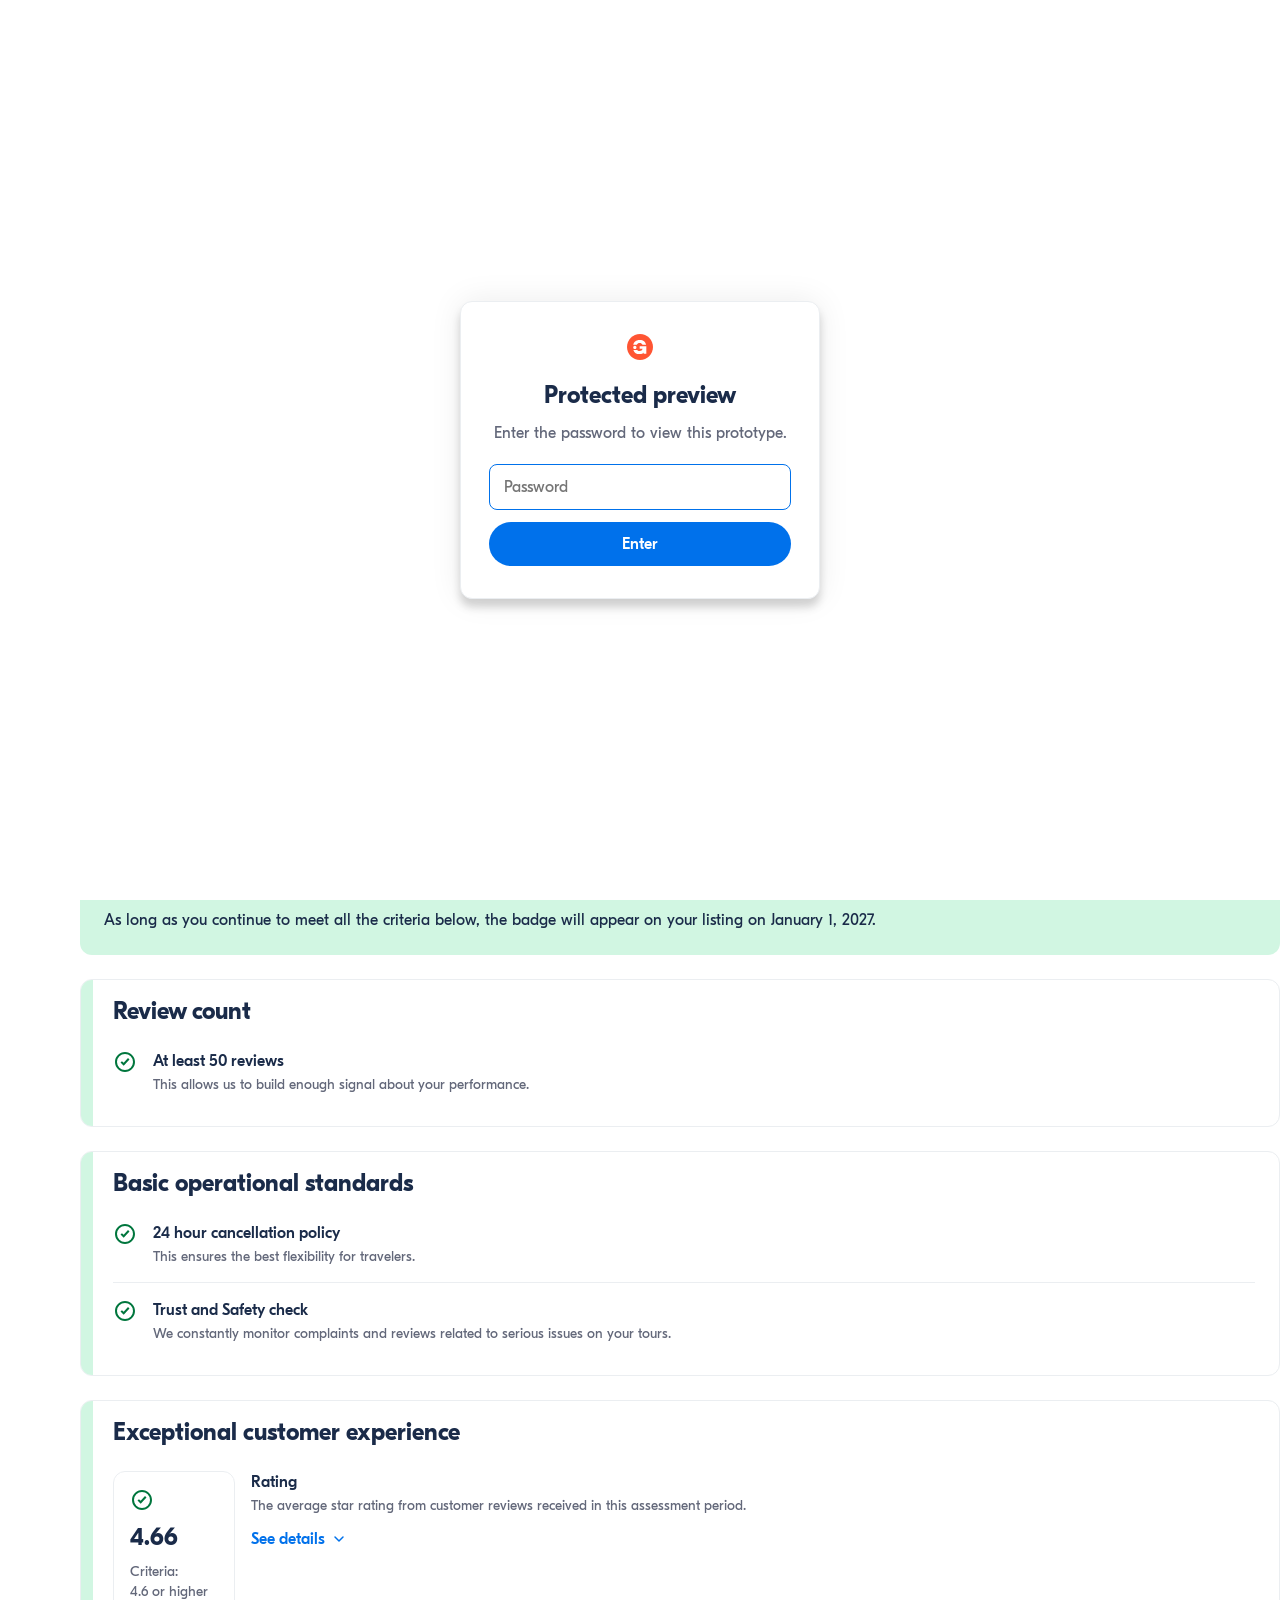
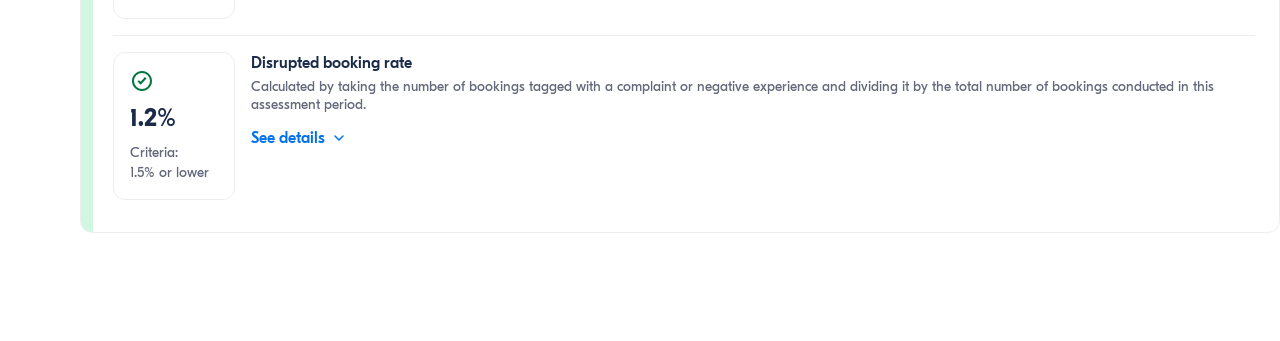
==== commit 1aa50e62: "Rename the page title to Excellent Experience The <title> still said "Top Choice", two renames behin" ====
--- a/index.html
+++ b/index.html
@@ -3,7 +3,7 @@
 <head>
   <meta charset="UTF-8">
   <meta name="viewport" content="width=device-width, initial-scale=1.0">
-  <title>Top Choice — Supplier Portal concept</title>
+  <title>Excellent Experience — Supplier Portal concept</title>
   <!-- defect-cards.css carries its own :root token fallbacks so it can run
        standalone, so it MUST load before tokens.css — otherwise those
        fallbacks override the page's real tokens. Order matters here. -->
@@ -101,19 +101,22 @@
       <section class="tc-promo">
         <div class="tc-promo__head">
           <div class="tc-promo__intro">
-            <h2 class="tc-promo__title">Get recognized as an &lsquo;Excellent experience&rsquo; on GetYourGuide</h2>
-            <!-- TODO(copy): "top 5% of activities" is the design's figure
-                 (566:53443). The criteria deck puts it at 1.4% of online
-                 activities, or 26% of those with enough reviews — neither is 5%.
-                 "Every 3 months" is also still listed in the deck as an
-                 explicitly undecided question. -->
-            <p class="tc-promo__desc">The &lsquo;Excellent experience&rsquo; badge celebrates the top 5% of activities on our marketplace for consistently delivering a quality experience for customers. <strong class="tc-promo__emphasis">Every 3 months</strong> we check if your activity has met the requirements to be awarded the badge. This badge replaces both the &lsquo;Originals&rsquo; and &lsquo;Certified&rsquo; badges.</p>
+            <h2 class="tc-promo__title">Get recognized with the Excellent Experience badge</h2>
+            <!-- Copy is verbatim from 566:53353, which revises 566:53443: the
+                 figure moved 5% -> 1%, the badge name lost its curly quotes and
+                 took a capital E on Experience, and Originals / Certified became
+                 bold "programs" rather than quoted "badges". The emphasis also
+                 moved — "Every 3 months" is no longer bold, those two names are.
+                 TODO(copy): 1% is closer to the deck's 1.4% of online activities
+                 but still not it, and award cadence ("every 3 months") is listed
+                 in the deck as an explicitly undecided question. -->
+            <p class="tc-promo__desc">The Excellent Experience badge celebrates the top 1% of activities on our marketplace for consistently delivering a quality experience for customers. Every 3 months we check if your activity has met the requirements to be awarded the badge. This replaces both the <strong class="tc-promo__emphasis">Originals</strong> and <strong class="tc-promo__emphasis">Certified</strong> programs.</p>
           </div>
           <!-- The badge as a traveller would see it. Figma sets this in GYG Sans
                VF, which the prototype doesn't ship — GT Eesti Bold stands in. -->
           <span class="tc-promo__badge">
             <img src="assets/icons/logo-gyg-mark.svg" alt="" width="24" height="24">
-            Excellent experience
+            Excellent Experience
           </span>
         </div>
 
@@ -134,7 +137,7 @@
             <img class="tc-promo__icon" src="assets/icons/compass-magnifier.svg" alt="" width="24" height="24">
             <div class="tc-promo__card-text">
               <p class="tc-promo__card-title">Be seen by more customers</p>
-              <p class="tc-promo__card-desc">Show up higher in search results and get featured in our emails to travelers</p>
+              <p class="tc-promo__card-desc">Show up higher in search results and get featured in more emails to travelers</p>
             </div>
           </div>
           <div class="tc-promo__card">
@@ -181,7 +184,7 @@
       onSelect(activity) {
         const model = TopChoice.build(activity);
         document.getElementById("activity-title").textContent = model.activityTitle;
-        document.title = model.activityTitle + " — Top Choice";
+        document.title = model.activityTitle + " — Excellent Experience";
         TopChoiceRender.render("#criteria", model);
       },
       onError(err, entry) {
--- a/css/criteria.css
+++ b/css/criteria.css
@@ -160,7 +160,50 @@
 /* --- Section ------------------------------------------------ */
 
 .tc-sections-wrap { display: flex; flex-direction: column; gap: 24px; }
-.tc-heading { display: flex; flex-direction: column; gap: 8px; }
+.tc-heading { display: flex; flex-direction: column; gap: 10px; }
+
+/* --- Assessment period select (757:29008) ------------------
+   Inert by design — see renderPeriodSelect in js/criteria-render.js.
+   PrimeVue's select, rebuilt on a native <select> so the prototype keeps
+   keyboard and screen-reader behaviour for free. The chevron is Compass,
+   drawn inline because `appearance: none` removes the native arrow. */
+.tc-period { display: flex; flex-direction: column; gap: 8px; }
+.tc-period__label {
+  font: var(--font-body);
+  line-height: 21px;
+  color: var(--gyg-label-secondary);
+}
+/* 216px is the design's width. Held as a minimum rather than a fixed size:
+   at the rendered font "Jul 1, 2026 – Dec 31, 2026" overflows it by a couple
+   of pixels and the year clips. Growing to fit keeps longer ranges safe too. */
+.tc-period__control { position: relative; width: max-content; min-width: 216px; }
+.tc-period__select {
+  appearance: none;
+  -webkit-appearance: none;
+  width: 100%;
+  min-height: 44px;
+  /* Right padding clears the 40px chevron well. */
+  padding: 8px 40px 8px 12px;
+  background: var(--gyg-background-primary);
+  border: 1px solid #dcdfe4;
+  border-radius: 8px;
+  font: var(--font-body);
+  color: var(--gyg-label-secondary);
+  cursor: pointer;
+}
+.tc-period__select:focus-visible {
+  outline: none;
+  border-color: var(--gyg-interactive-primary);
+  box-shadow: 0 0 0 2px var(--gyg-interactive-primary);
+}
+.tc-period__chevron {
+  position: absolute;
+  top: 50%;
+  right: 8px;
+  transform: translateY(-50%);
+  color: var(--gyg-label-primary);
+  pointer-events: none;
+}
 .tc-sections { display: flex; flex-direction: column; gap: 24px; }
 
 .tc-section {
@@ -259,7 +302,9 @@
 .tc-metric__value { font: var(--font-title-2); color: var(--gyg-label-primary); margin: 0; }
 /* Figma marks this node whitespace-nowrap; at 14px "Criteria: ≤ 1.5%" is a
    few px wider than the 122px tile's inner width, so let it run rather than wrap. */
-.tc-metric__bar { font: var(--font-caption); color: var(--gyg-label-secondary); margin: 0; white-space: nowrap; }
+/* Two lines — "Criteria:" then the threshold (516:50363), so nowrap would
+   fight the explicit <br>. */
+.tc-metric__bar { font: var(--font-caption); color: var(--gyg-label-secondary); margin: 0; }
 
 .tc-details {
   align-self: flex-start;
@@ -279,7 +324,37 @@
 .tc-details.open svg { transform: rotate(180deg); }
 
 .tc-details__panel { margin-top: 12px; }
-.tc-trend { width: 100%; overflow: hidden; }
+/* position:relative anchors the hover card, which is a DOM node rather than
+   part of the SVG so it can carry the design's shadow and wrap text. */
+/* overflow is visible, not hidden: the hover card is anchored to the data
+   point and would be clipped at the top of the chart otherwise. The SVG is
+   width:100% so it has nothing to overflow with. */
+.tc-trend { width: 100%; overflow: visible; position: relative; }
+.trend-dot { fill: #1a2b49; pointer-events: none; }
+.trend-tip {
+  position: absolute;
+  transform: translateY(-50%);
+  min-width: 80px;
+  padding: 8px 12px;
+  background: var(--gyg-background-primary);
+  border-radius: 8px;
+  /* overlay/popover/shadow */
+  box-shadow: 0 2px 4px -2px rgba(0, 0, 0, 0.1), 0 4px 6px -1px rgba(0, 0, 0, 0.1);
+  pointer-events: none;
+  z-index: 2;
+  white-space: nowrap;
+}
+.trend-tip__label {
+  font: var(--font-label);
+  color: var(--gyg-label-secondary);
+  margin: 0;
+}
+.trend-tip__value {
+  font: var(--font-body);
+  color: #000;
+  margin: 0 0 8px;
+}
+.trend-tip__value:last-child { margin-bottom: 0; }
 /* Months that missed the bar. The design fills these amber; weak red ties the
    shading to the same critical surface the rails and banner already use. */
 .trend-band { fill: var(--tc-not-met-weak); }
